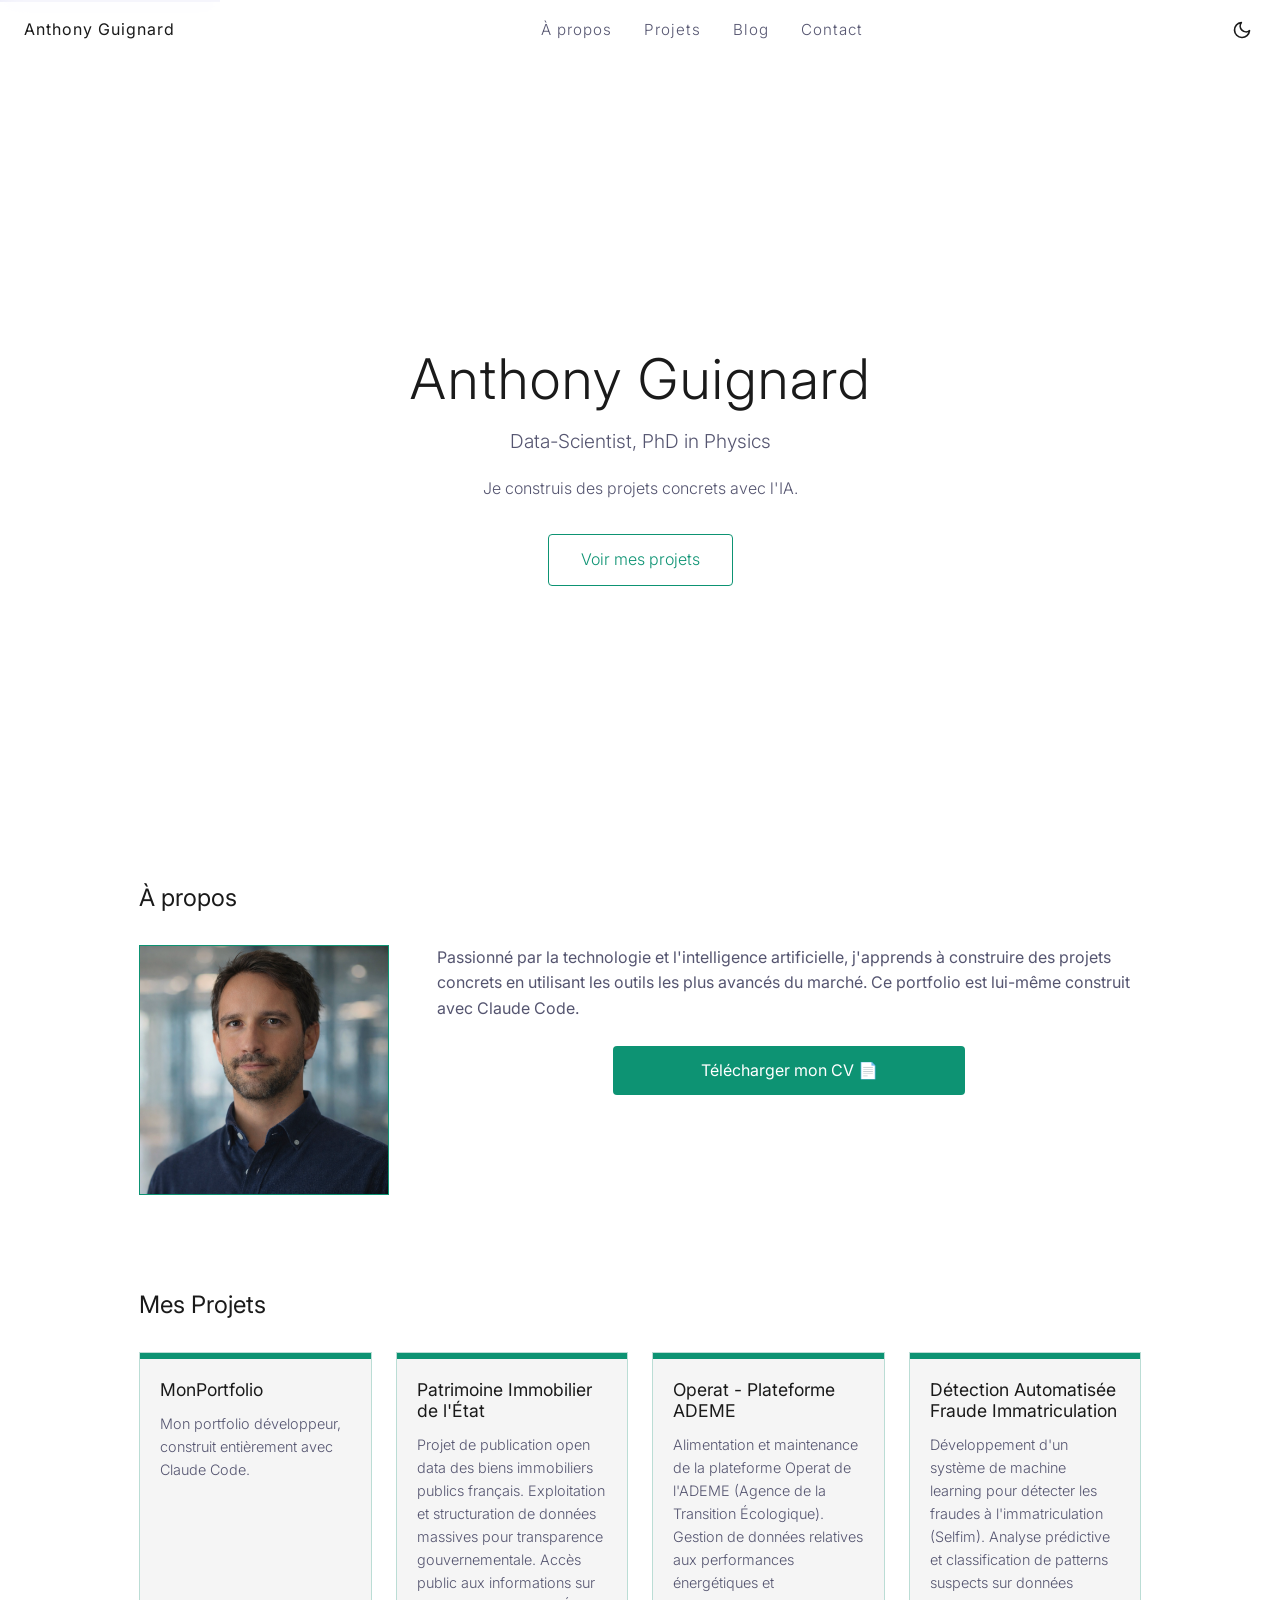
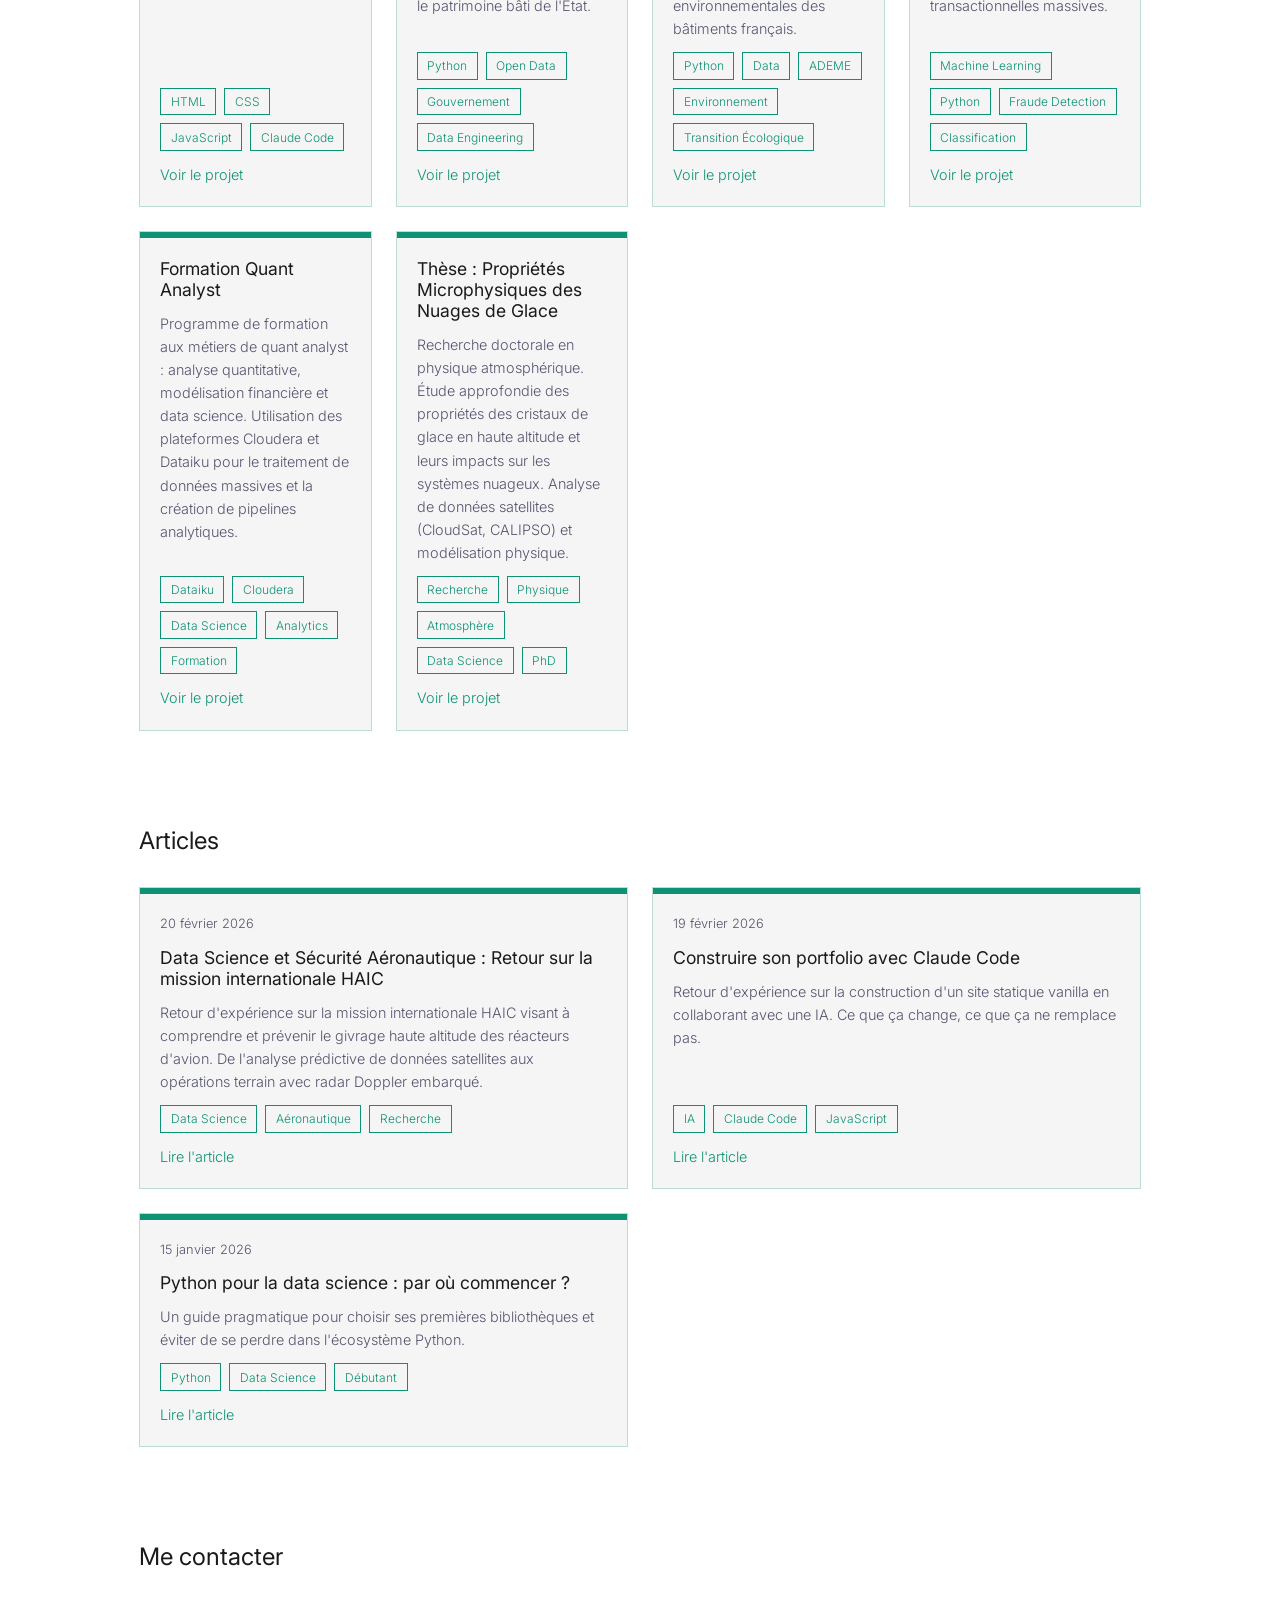
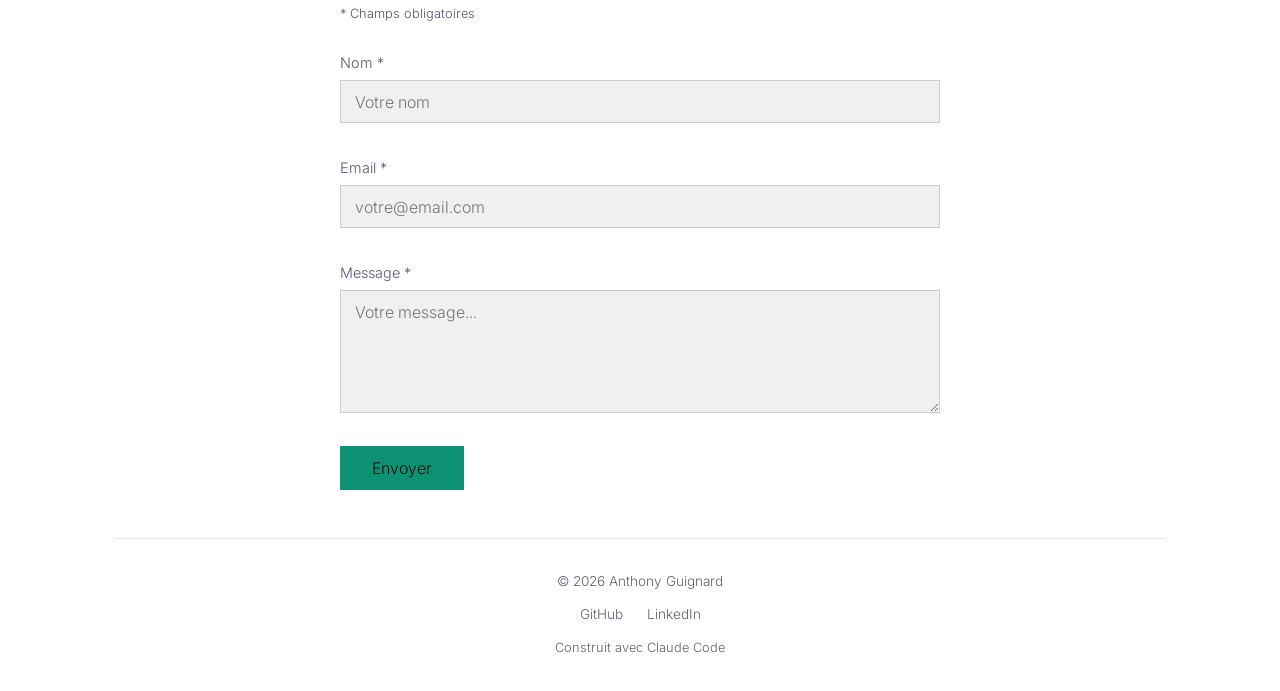
==== index.html @ 78dc01b7 "Mettre à jour les URLs vers le nouveau domaine anthony-guignard.fr - Remplacer les balises canonical" ====
<!DOCTYPE html>
<html lang="fr">
<head>
    <meta charset="UTF-8">
    <meta name="viewport" content="width=device-width, initial-scale=1.0">
    <title>Anthony Guignard — Portfolio</title>
    <meta name="description" content="Portfolio d'Anthony Guignard, Data-Scientist et PhD en Physique. Projets concrets avec l'IA et expertise en data science.">
    <link rel="canonical" href="https://anthony-guignard.fr/">

    <!-- Open Graph -->
    <meta property="og:type" content="website">
    <meta property="og:url" content="https://anthony-guignard.fr/">
    <meta property="og:title" content="Anthony Guignard — Data-Scientist, PhD in Physics">
    <meta property="og:description" content="Portfolio d'Anthony Guignard, Data-Scientist et PhD en Physique. Projets concrets avec l'IA et expertise en data science.">
    <meta property="og:image" content="https://anthony-guignard.fr/assets/images/photo_profil_bleu.png">

    <!-- Twitter Card -->
    <meta name="twitter:card" content="summary_large_image">
    <meta name="twitter:title" content="Anthony Guignard — Data-Scientist, PhD in Physics">
    <meta name="twitter:description" content="Portfolio d'Anthony Guignard, Data-Scientist et PhD en Physique. Projets concrets avec l'IA et expertise en data science.">
    <meta name="twitter:image" content="https://anthony-guignard.fr/assets/images/photo_profil_bleu.png">

    <script>
        (function(){
            var t = localStorage.getItem('theme') ||
                (window.matchMedia('(prefers-color-scheme: dark)').matches ? 'dark' : 'light');
            document.documentElement.setAttribute('data-theme', t);
        })();
    </script>
    <link rel="preconnect" href="https://fonts.googleapis.com">
    <link rel="preconnect" href="https://fonts.gstatic.com" crossorigin>
    <link href="https://fonts.googleapis.com/css2?family=Inter:wght@300;400&display=swap" rel="stylesheet">
    <link rel="preload" href="css/style.css" as="style">
    <link rel="stylesheet" href="css/style.css">
    <style>
        /* CSS critique inliné pour optimiser le First Contentful Paint */
        .skip-link {
            position: absolute;
            top: -40px;
            left: 0;
            background: #7f7fd5;
            color: #fff;
            padding: 0.5rem 1rem;
            text-decoration: none;
            z-index: 100;
            font-family: Inter, system-ui, -apple-system, sans-serif;
        }
        .skip-link:focus {
            top: 0;
        }
    </style>
</head>
<body>
    <a href="#main-content" class="skip-link">Aller au contenu principal</a>
    <nav class="navbar" id="navbar" aria-label="Navigation principale">
        <a href="#main-content" class="navbar__logo">Anthony Guignard</a>
        <ul class="navbar__links" id="nav-links">
            <li><a href="#about" class="navbar__link">À propos</a></li>
            <li><a href="#projects" class="navbar__link">Projets</a></li>
            <li><a href="#blog" class="navbar__link">Blog</a></li>
            <li><a href="#contact" class="navbar__link">Contact</a></li>
        </ul>
        <div class="navbar__controls">
            <button class="navbar__theme-toggle" id="theme-toggle" aria-label="Passer en mode clair">
                <svg class="icon-sun" width="20" height="20" viewBox="0 0 24 24" fill="none" stroke="currentColor" stroke-width="2" stroke-linecap="round" stroke-linejoin="round" aria-hidden="true">
                    <circle cx="12" cy="12" r="5"/>
                    <line x1="12" y1="1" x2="12" y2="3"/>
                    <line x1="12" y1="21" x2="12" y2="23"/>
                    <line x1="4.22" y1="4.22" x2="5.64" y2="5.64"/>
                    <line x1="18.36" y1="18.36" x2="19.78" y2="19.78"/>
                    <line x1="1" y1="12" x2="3" y2="12"/>
                    <line x1="21" y1="12" x2="23" y2="12"/>
                    <line x1="4.22" y1="19.78" x2="5.64" y2="18.36"/>
                    <line x1="18.36" y1="5.64" x2="19.78" y2="4.22"/>
                </svg>
                <svg class="icon-moon" width="20" height="20" viewBox="0 0 24 24" fill="none" stroke="currentColor" stroke-width="2" stroke-linecap="round" stroke-linejoin="round" aria-hidden="true">
                    <path d="M21 12.79A9 9 0 1 1 11.21 3 7 7 0 0 0 21 12.79z"/>
                </svg>
            </button>
            <button class="navbar__hamburger" id="hamburger" aria-label="Ouvrir le menu" aria-expanded="false">
                <span class="navbar__hamburger-line"></span>
                <span class="navbar__hamburger-line"></span>
                <span class="navbar__hamburger-line"></span>
            </button>
        </div>
    </nav>

    <main id="main-content">

    <header class="hero">
        <h1>Anthony Guignard</h1>
        <p class="hero-subtitle">Data-Scientist, PhD in Physics</p>
        <p class="hero-tagline">Je construis des projets concrets avec l'IA.</p>
        <a href="#projects" class="hero-btn">Voir mes projets</a>
    </header>

    <section id="about" class="about">
        <h2 class="about__title">À propos</h2>
        <div class="about__body">
            <div class="about__photo">
                <img src="assets/images/photo_profil_bleu.png" alt="Photo d'Anthony Guignard" class="about__photo-img" loading="lazy">
            </div>
            <div class="about__content">
                <p class="about__text">Passionné par la technologie et l'intelligence artificielle, j'apprends à construire des projets concrets en utilisant les outils les plus avancés du marché. Ce portfolio est lui-même construit avec Claude Code.</p>
                <a href="assets/CV_responsable_data_IA.pdf" download class="about__cv-link">Télécharger mon CV 📄</a>
            </div>
        </div>
    </section>

    <section id="projects" class="projects">
        <h2 class="projects__title">Mes Projets</h2>
        <div class="projects__grid" id="projects-grid">
            <!-- injecté par JS depuis data/projects.json -->
        </div>
    </section>

    <section id="blog" class="blog">
        <h2 class="blog__title">Articles</h2>
        <div class="blog__grid" id="blog-grid">
            <!-- injecté par JS -->
        </div>
    </section>

    <section id="contact" class="contact">
        <h2 class="contact__title">Me contacter</h2>
        <form class="contact__form" id="contact-form" action="https://formsubmit.co/anthony.guignard@gmail.com" method="POST" novalidate aria-label="Formulaire de contact">
            <input type="hidden" name="_redirect" value="https://anthony-guignard.fr/">
            <input type="hidden" name="_captcha" value="false">
            <p class="form-legend"><span aria-hidden="true">*</span> Champs obligatoires</p>
            <div class="form-group">
                <label class="form-group__label" for="name">Nom <span aria-hidden="true">*</span></label>
                <input class="form-group__input" type="text" id="name" name="name" placeholder="Votre nom" autocomplete="name" required aria-required="true" aria-describedby="name-error">
                <span id="name-error" class="form-error" role="alert" hidden></span>
            </div>
            <div class="form-group">
                <label class="form-group__label" for="email">Email <span aria-hidden="true">*</span></label>
                <input class="form-group__input" type="email" id="email" name="email" placeholder="votre@email.com" autocomplete="email" required aria-required="true" aria-describedby="email-error">
                <span id="email-error" class="form-error" role="alert" hidden></span>
            </div>
            <div class="form-group">
                <label class="form-group__label" for="message">Message <span aria-hidden="true">*</span></label>
                <textarea class="form-group__input form-group__input--textarea" id="message" name="message" rows="5" placeholder="Votre message..." required aria-required="true" aria-describedby="message-error"></textarea>
                <span id="message-error" class="form-error" role="alert" hidden></span>
            </div>
            <button class="contact__submit" type="submit">Envoyer</button>
        </form>
    </section>

    </main>

    <footer class="footer">
        <p>&copy; 2026 Anthony Guignard</p>
        <ul class="footer__links">
            <li><a href="https://github.com/AntonG7" target="_blank" rel="noopener">GitHub</a></li>
            <li><a href="https://www.linkedin.com/in/anthony-guignard-8b915888/" target="_blank" rel="noopener">LinkedIn</a></li>
        </ul>
        <p class="footer__credit">Construit avec Claude Code</p>
    </footer>

    <script src="js/main.js" defer></script>
</body>
</html>
---- css/style.css ----
/* ===== Scroll smooth ===== */
@media (prefers-reduced-motion: no-preference) {
    html {
        scroll-behavior: smooth;
    }
}

/* ===== Reset ===== */
*,
*::before,
*::after {
    margin: 0;
    padding: 0;
    box-sizing: border-box;
}

/* ===== Variables ===== */
:root {
    /* Colors — dark mode (default) */
    --color-bg: #0a0a0a;
    --color-text: #e0e0e0;
    --color-text-secondary: #9e9eb0;
    --color-accent: #64ffda;
    --color-footer: #9090a8;
    --color-card-bg: #111111;
    --color-input-bg: #1a1a1a;
    --color-input-border: rgba(255, 255, 255, 0.1);
    --color-card-border: rgba(100, 255, 218, 0.2);
    --color-navbar-bg: rgba(10, 10, 10, 0.85);
    --color-divider: rgba(255, 255, 255, 0.08);

    /* Typography */
    --font-family: 'Inter', sans-serif;

    /* Font sizes */
    --font-xs: 0.75rem;
    --font-sm: 0.8rem;
    --font-base: 0.9rem;
    --font-md: 1rem;
    --font-lg: 1.1rem;
    --font-xl: 1.2rem;
    --font-2xl: 1.3rem;
    --font-3xl: 1.5rem;
    --font-4xl: 2rem;
    --font-5xl: 2.5rem;
    --font-6xl: 3.5rem;

    /* Line heights */
    --leading-tight: 1.2;
    --leading-snug: 1.3;
    --leading-normal: 1.6;
    --leading-relaxed: 1.8;

    /* Font weights */
    --weight-light: 300;
    --weight-normal: 400;

    /* Spacing scale */
    --space-xs: 0.4rem;
    --space-sm: 0.5rem;
    --space-md: 0.75rem;
    --space-lg: 1rem;
    --space-xl: 1.25rem;
    --space-2xl: 1.5rem;
    --space-3xl: 2rem;
    --space-4xl: 2.5rem;
    --space-5xl: 3rem;

    /* Layout */
    --max-width: 1050px;
    --navbar-height: 70px;

    /* Sizes */
    --radius: 4px;
    --border-width: 1px;
    --banner-height: 6px;
    --blur: 12px;
    --hamburger-width: 24px;
    --hamburger-height: 2px;
    --hamburger-gap: 5px;
    --hamburger-offset: 7px;
    --form-max-width: 600px;
    --textarea-min: 120px;
    --photo-height-mobile: 500px;
    --photo-height-desktop: 475px;

    /* Z-indexes */
    --z-navbar: 100;
    --z-overlay: 99;

    /* Transitions */
    --duration-theme: 0.3s;
    --duration-hover: 0.2s;
    --duration-fade: 0.6s;

    /* Opacity */
    --opacity-hover: 0.85;
    --opacity-subtle: 0.7;
}

[data-theme="light"] {
    --color-bg: #ffffff;
    --color-text: #1a1a1a;
    --color-text-secondary: #555570;
    --color-accent: #0d9373;
    --color-footer: #5f5f72;
    --color-card-bg: #f5f5f5;
    --color-input-bg: #f0f0f0;
    --color-input-border: rgba(0, 0, 0, 0.15);
    --color-card-border: rgba(13, 147, 115, 0.25);
    --color-navbar-bg: rgba(255, 255, 255, 0.85);
    --color-divider: rgba(0, 0, 0, 0.1);
}

/* ===== Base ===== */
body {
    background-color: var(--color-bg);
    color: var(--color-text);
    font-family: var(--font-family);
    font-weight: var(--weight-light);
    line-height: var(--leading-normal);
    transition: background-color var(--duration-theme), color var(--duration-theme);
}

h1, h2, h3 {
    font-weight: var(--weight-normal);
    line-height: var(--leading-tight);
}

a {
    color: var(--color-accent);
    text-decoration: none;
}

a:hover {
    text-decoration: underline;
}

ul {
    list-style: none;
}

/* ===== Navbar ===== */
.navbar {
    position: fixed;
    top: 0;
    left: 0;
    right: 0;
    z-index: var(--z-navbar);
    display: flex;
    align-items: center;
    justify-content: space-between;
    padding: var(--space-lg) var(--space-2xl);
    background-color: var(--color-navbar-bg);
    backdrop-filter: blur(var(--blur));
    -webkit-backdrop-filter: blur(var(--blur));
    transition: background-color var(--duration-theme);
}

.navbar__logo {
    color: var(--color-text);
    font-size: var(--font-md);
    font-weight: var(--weight-normal);
    letter-spacing: 1px;
}

.navbar__logo:hover {
    text-decoration: none;
}

.navbar__hamburger {
    display: flex;
    flex-direction: column;
    gap: var(--hamburger-gap);
    background: none;
    border: none;
    cursor: pointer;
    padding: var(--radius);
}

.navbar__hamburger-line {
    display: block;
    width: var(--hamburger-width);
    height: var(--hamburger-height);
    background-color: var(--color-text);
    transition: transform var(--duration-theme), opacity var(--duration-theme), background-color var(--duration-theme);
}

.navbar__hamburger.is-open .navbar__hamburger-line:nth-child(1) {
    transform: translateY(var(--hamburger-offset)) rotate(45deg);
}

.navbar__hamburger.is-open .navbar__hamburger-line:nth-child(2) {
    opacity: 0;
}

.navbar__hamburger.is-open .navbar__hamburger-line:nth-child(3) {
    transform: translateY(calc(-1 * var(--hamburger-offset))) rotate(-45deg);
}

.navbar__controls {
    display: flex;
    align-items: center;
    gap: var(--space-sm);
    position: relative;
    z-index: var(--z-navbar);
}

.navbar__theme-toggle {
    background: none;
    border: none;
    cursor: pointer;
    padding: var(--radius);
    color: var(--color-text);
    display: flex;
    align-items: center;
    justify-content: center;
    transition: color var(--duration-theme);
}

.icon-moon {
    display: none;
}

[data-theme="light"] .icon-sun {
    display: none;
}

[data-theme="light"] .icon-moon {
    display: block;
}

.navbar__links {
    display: none;
    position: fixed;
    inset: 0;
    background-color: var(--color-bg);
    flex-direction: column;
    align-items: center;
    justify-content: center;
    gap: var(--space-4xl);
    z-index: var(--z-overlay);
    transition: background-color var(--duration-theme);
}

.navbar__links.is-open {
    display: flex;
}

.navbar__link {
    color: var(--color-text);
    font-size: var(--font-3xl);
    font-weight: var(--weight-light);
    letter-spacing: 1px;
}

.navbar__link:hover {
    text-decoration: none;
}

/* ===== Sections ===== */
section, .hero, .footer {
    padding: var(--space-5xl) var(--space-2xl);
    max-width: var(--max-width);
    margin: 0 auto;
}

section {
    scroll-margin-top: var(--navbar-height);
}

/* ===== Hero ===== */
.hero {
    display: flex;
    flex-direction: column;
    align-items: center;
    justify-content: center;
    min-height: 100vh;
    text-align: center;
    padding: var(--space-3xl) var(--space-2xl) 0 var(--space-2xl);
}

.hero h1 {
    font-size: var(--font-5xl);
    font-weight: var(--weight-light);
    letter-spacing: 2px;
}

.hero-subtitle {
    margin-top: var(--space-md);
    font-size: var(--font-xl);
    color: var(--color-text-secondary);
}

.hero-tagline {
    margin-top: var(--space-xl);
    font-size: var(--font-md);
    color: var(--color-text-secondary);
    max-width: 400px;
}

.hero-btn {
    display: inline-block;
    margin-top: var(--space-3xl);
    padding: var(--space-md) var(--space-3xl);
    border: var(--border-width) solid var(--color-accent);
    border-radius: var(--radius);
    color: var(--color-accent);
    font-size: var(--font-md);
    transition: background-color var(--duration-theme), color var(--duration-theme);
}

.hero-btn:hover {
    background-color: var(--color-accent);
    color: var(--color-text);
    text-decoration: none;
}

/* ===== About ===== */
.about {
    padding-top: 0;
    margin-top: calc(-1 * var(--space-lg));
}

.about__title,
.projects__title,
.blog__title,
.contact__title {
    margin-bottom: var(--space-3xl);
}

.about__body {
    display: flex;
    flex-direction: row;
    align-items: flex-start;
    gap: var(--space-3xl);
    width: 100%;
}

.about__photo {
    position: relative;
    width: 250px;
    height: 250px;
    min-width: 250px;
    border: var(--border-width) solid var(--color-accent);
    overflow: hidden;
    flex-shrink: 0;
}

.about__photo-img {
    width: 100%;
    height: 100%;
    max-width: 100%;
    max-height: 100%;
    object-fit: cover;
    display: block;
}

.about__text {
    color: var(--color-text-secondary);
    font-weight: var(--weight-normal);
    padding: 0;
    line-height: var(--leading-normal);
    flex: 1;
}

.about__content {
    display: flex;
    flex-direction: column;
    align-items: stretch;
    gap: var(--space-2xl);
    width: 100%;
    flex: 1;
}

.about__cv-link {
    display: block;
    width: 50%;
    margin: 0 auto;
    padding: var(--space-md) var(--space-xl);
    background-color: var(--color-accent);
    color: var(--color-bg);
    border-radius: var(--radius);
    text-decoration: none;
    font-weight: var(--weight-normal);
    transition: opacity var(--duration-hover);
    text-align: center;
}

/* ===== Projects & Blog Cards ===== */
.projects__grid,
.blog__grid {
    display: grid;
    gap: var(--space-2xl);
    grid-template-columns: 1fr;
}

.project-card,
.blog-card {
    border: var(--border-width) solid var(--color-card-border);
    background-color: var(--color-card-bg);
    display: flex;
    flex-direction: column;
    transition: background-color var(--duration-theme), border-color var(--duration-theme);
}

.project-card__banner,
.blog-card__banner {
    height: var(--banner-height);
    background-color: var(--color-accent);
}

.project-card__body,
.blog-card__body {
    padding: var(--space-xl);
    display: flex;
    flex-direction: column;
    flex-grow: 1;
    gap: var(--space-md);
}

.project-card__title,
.blog-card__title {
    font-size: var(--font-lg);
    font-weight: var(--weight-normal);
}

.project-card__desc,
.blog-card__summary {
    color: var(--color-text-secondary);
    font-size: var(--font-base);
    flex-grow: 1;
}

.project-card__tags,
.blog-card__tags,
.article__tags {
    display: flex;
    flex-wrap: wrap;
    gap: var(--space-sm);
}

.project-card__tag,
.blog-card__tag {
    border: var(--border-width) solid var(--color-accent);
    color: var(--color-accent);
    font-size: var(--font-xs);
    padding: 0.2rem 0.6rem;
}

.project-card__link,
.blog-card__link {
    font-size: var(--font-base);
    align-self: flex-start;
}

.form-legend {
    color: var(--color-text-secondary);
    font-size: var(--font-sm);
    margin-bottom: var(--space-xs);
}

.form-error {
    color: #e05555;
    font-size: var(--font-sm);
    margin-top: var(--space-xs);
    display: block;
}

.form-group__input[aria-invalid="true"] {
    border-color: #e05555;
}

.form-success {
    color: var(--color-accent);
    font-size: var(--font-base);
    margin-top: var(--space-lg);
}

.blog__error {
    color: var(--color-text-secondary);
    font-size: var(--font-base);
}

.blog-card__date {
    color: var(--color-text-secondary);
    font-size: var(--font-sm);
}

/* ===== Article (blog.html) ===== */
.article-page {
    padding: var(--space-5xl) var(--space-2xl);
    max-width: var(--max-width);
    margin: 0 auto;
    padding-top: calc(var(--navbar-height) + var(--space-3xl));
}

.article__error {
    color: var(--color-text-secondary);
    font-size: var(--font-base);
}

.article__back {
    display: inline-block;
    margin-bottom: var(--space-3xl);
    font-size: var(--font-base);
    color: var(--color-text-secondary);
    transition: color var(--duration-hover);
}

.article__back:hover {
    color: var(--color-text);
    text-decoration: none;
}

.article__header {
    margin-bottom: var(--space-4xl);
    padding-bottom: var(--space-2xl);
    border-bottom: var(--border-width) solid var(--color-divider);
}

.article__date {
    display: block;
    margin-bottom: var(--space-md);
    color: var(--color-text-secondary);
    font-size: 0.85rem;
}

.article__title {
    font-size: var(--font-4xl);
    font-weight: var(--weight-normal);
    line-height: var(--leading-snug);
    margin-bottom: var(--space-lg);
}

.article__content {
    color: var(--color-text-secondary);
    line-height: var(--leading-relaxed);
}

.article__content p {
    margin-bottom: var(--space-xl);
}

.article__content h2 {
    font-size: var(--font-2xl);
    font-weight: var(--weight-normal);
    color: var(--color-text);
    margin: var(--space-3xl) 0 var(--space-lg);
}

.article__content ul,
.article__content ol {
    padding-left: var(--space-2xl);
    margin-bottom: var(--space-xl);
}

.article__content ul {
    list-style: disc;
}

.article__content ol {
    list-style: decimal;
}

.article__content li {
    margin-bottom: var(--space-xs);
}

.article__content strong {
    color: var(--color-text);
    font-weight: var(--weight-normal);
}

.article__content em {
    font-style: italic;
}

.article__image {
    width: 100%;
    max-width: 100%;
    height: auto;
    margin: var(--space-3xl) 0;
    border: var(--border-width) solid var(--color-card-border);
    display: block;
}

.article__photo {
    width: 100%;
    max-width: 100%;
    height: auto;
    border-radius: var(--radius);
    border: var(--border-width) solid var(--color-card-border);
    margin-bottom: var(--space-3xl);
    display: block;
}

.article__dataset-link {
    display: inline-block;
    margin: var(--space-2xl) 0;
    padding: var(--space-md) var(--space-lg);
    background-color: var(--color-card-bg);
    border: var(--border-width) solid var(--color-accent);
    color: var(--color-accent);
    border-radius: var(--radius);
    text-decoration: none;
    transition: all var(--duration-hover);
}

.article__dataset-link:hover {
    background-color: var(--color-accent);
    color: var(--color-bg);
}

/* ===== Contact ===== */
.contact__form {
    max-width: var(--form-max-width);
    margin: 0 auto;
    display: flex;
    flex-direction: column;
    gap: var(--space-xl);
}

.form-group {
    display: flex;
    flex-direction: column;
    gap: var(--space-xs);
}

.form-group__label {
    color: var(--color-text-secondary);
    font-size: var(--font-base);
}

.form-group__input {
    background-color: var(--color-input-bg);
    border: var(--border-width) solid var(--color-input-border);
    color: var(--color-text);
    font-family: var(--font-family);
    font-size: var(--font-md);
    font-weight: var(--weight-light);
    padding: 0.65rem 0.9rem;
    outline: none;
    transition: border-color var(--duration-hover), background-color var(--duration-theme), color var(--duration-theme);
}

.form-group__input:focus {
    border-color: var(--color-accent);
}

.form-group__input--textarea {
    resize: vertical;
    min-height: var(--textarea-min);
}

.contact__submit {
    align-self: flex-start;
    background-color: var(--color-accent);
    border: none;
    color: #0a0a0a;
    cursor: pointer;
    font-family: var(--font-family);
    font-size: var(--font-md);
    font-weight: var(--weight-light);
    padding: var(--space-md) var(--space-3xl);
    transition: opacity var(--duration-hover), background-color var(--duration-theme);
}

.contact__submit:hover {
    opacity: var(--opacity-hover);
}

/* ===== Footer ===== */
.footer {
    text-align: center;
    font-size: 0.85rem;
    color: var(--color-footer);
    padding-top: var(--space-3xl);
    padding-bottom: var(--space-3xl);
    border-top: var(--border-width) solid var(--color-divider);
    transition: border-color var(--duration-theme), color var(--duration-theme);
}

.footer__links {
    display: flex;
    justify-content: center;
    gap: var(--space-2xl);
    margin: var(--space-md) 0;
}

.footer__links a {
    color: var(--color-footer);
}

.footer__credit {
    margin-top: var(--space-sm);
    font-size: var(--font-sm);
}

/* ===== Fade-in ===== */
.fade-in {
    opacity: 0;
    transform: translateY(20px);
    transition: opacity var(--duration-fade) ease-out, transform var(--duration-fade) ease-out;
}

.fade-in.is-visible {
    opacity: 1;
    transform: translateY(0);
}

/* ===== Media Queries ===== */

@media (prefers-reduced-motion: reduce) {
    .fade-in {
        opacity: 1;
        transform: none;
        transition: none;
    }
}

@media (min-width: 500px) {
    .projects__grid,
    .blog__grid {
        grid-template-columns: repeat(2, 1fr);
    }
}

@media (min-width: 768px) {
    .navbar__hamburger {
        display: none;
    }

    .navbar__links {
        display: flex;
        position: static;
        background: none;
        flex-direction: row;
        gap: var(--space-3xl);
        z-index: auto;
        transition: none;
    }

    .navbar__link {
        font-size: 0.95rem;
        color: var(--color-text-secondary);
        transition: color var(--duration-hover);
    }

    .navbar__link:hover {
        color: var(--color-text);
    }

    .hero h1 {
        font-size: var(--font-6xl);
    }

    .about__body {
        flex-direction: row;
        align-items: flex-start;
        gap: var(--space-5xl);
    }

    .about__photo {
        width: 250px;
        height: 250px;
        min-width: 250px;
    }

    .about__content {
        flex: 1;
    }

    .about__text {
        padding: 0;
        font-size: var(--font-md);
    }

    .projects__grid {
        grid-template-columns: repeat(3, 1fr);
    }
}

@media (min-width: 1200px) {
    .projects__grid {
        grid-template-columns: repeat(4, 1fr);
    }
}
---- css/style.css ----
/* ===== Scroll smooth ===== */
@media (prefers-reduced-motion: no-preference) {
    html {
        scroll-behavior: smooth;
    }
}

/* ===== Reset ===== */
*,
*::before,
*::after {
    margin: 0;
    padding: 0;
    box-sizing: border-box;
}

/* ===== Variables ===== */
:root {
    /* Colors — dark mode (default) */
    --color-bg: #0a0a0a;
    --color-text: #e0e0e0;
    --color-text-secondary: #9e9eb0;
    --color-accent: #64ffda;
    --color-footer: #9090a8;
    --color-card-bg: #111111;
    --color-input-bg: #1a1a1a;
    --color-input-border: rgba(255, 255, 255, 0.1);
    --color-card-border: rgba(100, 255, 218, 0.2);
    --color-navbar-bg: rgba(10, 10, 10, 0.85);
    --color-divider: rgba(255, 255, 255, 0.08);

    /* Typography */
    --font-family: 'Inter', sans-serif;

    /* Font sizes */
    --font-xs: 0.75rem;
    --font-sm: 0.8rem;
    --font-base: 0.9rem;
    --font-md: 1rem;
    --font-lg: 1.1rem;
    --font-xl: 1.2rem;
    --font-2xl: 1.3rem;
    --font-3xl: 1.5rem;
    --font-4xl: 2rem;
    --font-5xl: 2.5rem;
    --font-6xl: 3.5rem;

    /* Line heights */
    --leading-tight: 1.2;
    --leading-snug: 1.3;
    --leading-normal: 1.6;
    --leading-relaxed: 1.8;

    /* Font weights */
    --weight-light: 300;
    --weight-normal: 400;

    /* Spacing scale */
    --space-xs: 0.4rem;
    --space-sm: 0.5rem;
    --space-md: 0.75rem;
    --space-lg: 1rem;
    --space-xl: 1.25rem;
    --space-2xl: 1.5rem;
    --space-3xl: 2rem;
    --space-4xl: 2.5rem;
    --space-5xl: 3rem;

    /* Layout */
    --max-width: 1050px;
    --navbar-height: 70px;

    /* Sizes */
    --radius: 4px;
    --border-width: 1px;
    --banner-height: 6px;
    --blur: 12px;
    --hamburger-width: 24px;
    --hamburger-height: 2px;
    --hamburger-gap: 5px;
    --hamburger-offset: 7px;
    --form-max-width: 600px;
    --textarea-min: 120px;
    --photo-height-mobile: 500px;
    --photo-height-desktop: 475px;

    /* Z-indexes */
    --z-navbar: 100;
    --z-overlay: 99;

    /* Transitions */
    --duration-theme: 0.3s;
    --duration-hover: 0.2s;
    --duration-fade: 0.6s;

    /* Opacity */
    --opacity-hover: 0.85;
    --opacity-subtle: 0.7;
}

[data-theme="light"] {
    --color-bg: #ffffff;
    --color-text: #1a1a1a;
    --color-text-secondary: #555570;
    --color-accent: #0d9373;
    --color-footer: #5f5f72;
    --color-card-bg: #f5f5f5;
    --color-input-bg: #f0f0f0;
    --color-input-border: rgba(0, 0, 0, 0.15);
    --color-card-border: rgba(13, 147, 115, 0.25);
    --color-navbar-bg: rgba(255, 255, 255, 0.85);
    --color-divider: rgba(0, 0, 0, 0.1);
}

/* ===== Base ===== */
body {
    background-color: var(--color-bg);
    color: var(--color-text);
    font-family: var(--font-family);
    font-weight: var(--weight-light);
    line-height: var(--leading-normal);
    transition: background-color var(--duration-theme), color var(--duration-theme);
}

h1, h2, h3 {
    font-weight: var(--weight-normal);
    line-height: var(--leading-tight);
}

a {
    color: var(--color-accent);
    text-decoration: none;
}

a:hover {
    text-decoration: underline;
}

ul {
    list-style: none;
}

/* ===== Navbar ===== */
.navbar {
    position: fixed;
    top: 0;
    left: 0;
    right: 0;
    z-index: var(--z-navbar);
    display: flex;
    align-items: center;
    justify-content: space-between;
    padding: var(--space-lg) var(--space-2xl);
    background-color: var(--color-navbar-bg);
    backdrop-filter: blur(var(--blur));
    -webkit-backdrop-filter: blur(var(--blur));
    transition: background-color var(--duration-theme);
}

.navbar__logo {
    color: var(--color-text);
    font-size: var(--font-md);
    font-weight: var(--weight-normal);
    letter-spacing: 1px;
}

.navbar__logo:hover {
    text-decoration: none;
}

.navbar__hamburger {
    display: flex;
    flex-direction: column;
    gap: var(--hamburger-gap);
    background: none;
    border: none;
    cursor: pointer;
    padding: var(--radius);
}

.navbar__hamburger-line {
    display: block;
    width: var(--hamburger-width);
    height: var(--hamburger-height);
    background-color: var(--color-text);
    transition: transform var(--duration-theme), opacity var(--duration-theme), background-color var(--duration-theme);
}

.navbar__hamburger.is-open .navbar__hamburger-line:nth-child(1) {
    transform: translateY(var(--hamburger-offset)) rotate(45deg);
}

.navbar__hamburger.is-open .navbar__hamburger-line:nth-child(2) {
    opacity: 0;
}

.navbar__hamburger.is-open .navbar__hamburger-line:nth-child(3) {
    transform: translateY(calc(-1 * var(--hamburger-offset))) rotate(-45deg);
}

.navbar__controls {
    display: flex;
    align-items: center;
    gap: var(--space-sm);
    position: relative;
    z-index: var(--z-navbar);
}

.navbar__theme-toggle {
    background: none;
    border: none;
    cursor: pointer;
    padding: var(--radius);
    color: var(--color-text);
    display: flex;
    align-items: center;
    justify-content: center;
    transition: color var(--duration-theme);
}

.icon-moon {
    display: none;
}

[data-theme="light"] .icon-sun {
    display: none;
}

[data-theme="light"] .icon-moon {
    display: block;
}

.navbar__links {
    display: none;
    position: fixed;
    inset: 0;
    background-color: var(--color-bg);
    flex-direction: column;
    align-items: center;
    justify-content: center;
    gap: var(--space-4xl);
    z-index: var(--z-overlay);
    transition: background-color var(--duration-theme);
}

.navbar__links.is-open {
    display: flex;
}

.navbar__link {
    color: var(--color-text);
    font-size: var(--font-3xl);
    font-weight: var(--weight-light);
    letter-spacing: 1px;
}

.navbar__link:hover {
    text-decoration: none;
}

/* ===== Sections ===== */
section, .hero, .footer {
    padding: var(--space-5xl) var(--space-2xl);
    max-width: var(--max-width);
    margin: 0 auto;
}

section {
    scroll-margin-top: var(--navbar-height);
}

/* ===== Hero ===== */
.hero {
    display: flex;
    flex-direction: column;
    align-items: center;
    justify-content: center;
    min-height: 100vh;
    text-align: center;
    padding: var(--space-3xl) var(--space-2xl) 0 var(--space-2xl);
}

.hero h1 {
    font-size: var(--font-5xl);
    font-weight: var(--weight-light);
    letter-spacing: 2px;
}

.hero-subtitle {
    margin-top: var(--space-md);
    font-size: var(--font-xl);
    color: var(--color-text-secondary);
}

.hero-tagline {
    margin-top: var(--space-xl);
    font-size: var(--font-md);
    color: var(--color-text-secondary);
    max-width: 400px;
}

.hero-btn {
    display: inline-block;
    margin-top: var(--space-3xl);
    padding: var(--space-md) var(--space-3xl);
    border: var(--border-width) solid var(--color-accent);
    border-radius: var(--radius);
    color: var(--color-accent);
    font-size: var(--font-md);
    transition: background-color var(--duration-theme), color var(--duration-theme);
}

.hero-btn:hover {
    background-color: var(--color-accent);
    color: var(--color-text);
    text-decoration: none;
}

/* ===== About ===== */
.about {
    padding-top: 0;
    margin-top: calc(-1 * var(--space-lg));
}

.about__title,
.projects__title,
.blog__title,
.contact__title {
    margin-bottom: var(--space-3xl);
}

.about__body {
    display: flex;
    flex-direction: row;
    align-items: flex-start;
    gap: var(--space-3xl);
    width: 100%;
}

.about__photo {
    position: relative;
    width: 250px;
    height: 250px;
    min-width: 250px;
    border: var(--border-width) solid var(--color-accent);
    overflow: hidden;
    flex-shrink: 0;
}

.about__photo-img {
    width: 100%;
    height: 100%;
    max-width: 100%;
    max-height: 100%;
    object-fit: cover;
    display: block;
}

.about__text {
    color: var(--color-text-secondary);
    font-weight: var(--weight-normal);
    padding: 0;
    line-height: var(--leading-normal);
    flex: 1;
}

.about__content {
    display: flex;
    flex-direction: column;
    align-items: stretch;
    gap: var(--space-2xl);
    width: 100%;
    flex: 1;
}

.about__cv-link {
    display: block;
    width: 50%;
    margin: 0 auto;
    padding: var(--space-md) var(--space-xl);
    background-color: var(--color-accent);
    color: var(--color-bg);
    border-radius: var(--radius);
    text-decoration: none;
    font-weight: var(--weight-normal);
    transition: opacity var(--duration-hover);
    text-align: center;
}

/* ===== Projects & Blog Cards ===== */
.projects__grid,
.blog__grid {
    display: grid;
    gap: var(--space-2xl);
    grid-template-columns: 1fr;
}

.project-card,
.blog-card {
    border: var(--border-width) solid var(--color-card-border);
    background-color: var(--color-card-bg);
    display: flex;
    flex-direction: column;
    transition: background-color var(--duration-theme), border-color var(--duration-theme);
}

.project-card__banner,
.blog-card__banner {
    height: var(--banner-height);
    background-color: var(--color-accent);
}

.project-card__body,
.blog-card__body {
    padding: var(--space-xl);
    display: flex;
    flex-direction: column;
    flex-grow: 1;
    gap: var(--space-md);
}

.project-card__title,
.blog-card__title {
    font-size: var(--font-lg);
    font-weight: var(--weight-normal);
}

.project-card__desc,
.blog-card__summary {
    color: var(--color-text-secondary);
    font-size: var(--font-base);
    flex-grow: 1;
}

.project-card__tags,
.blog-card__tags,
.article__tags {
    display: flex;
    flex-wrap: wrap;
    gap: var(--space-sm);
}

.project-card__tag,
.blog-card__tag {
    border: var(--border-width) solid var(--color-accent);
    color: var(--color-accent);
    font-size: var(--font-xs);
    padding: 0.2rem 0.6rem;
}

.project-card__link,
.blog-card__link {
    font-size: var(--font-base);
    align-self: flex-start;
}

.form-legend {
    color: var(--color-text-secondary);
    font-size: var(--font-sm);
    margin-bottom: var(--space-xs);
}

.form-error {
    color: #e05555;
    font-size: var(--font-sm);
    margin-top: var(--space-xs);
    display: block;
}

.form-group__input[aria-invalid="true"] {
    border-color: #e05555;
}

.form-success {
    color: var(--color-accent);
    font-size: var(--font-base);
    margin-top: var(--space-lg);
}

.blog__error {
    color: var(--color-text-secondary);
    font-size: var(--font-base);
}

.blog-card__date {
    color: var(--color-text-secondary);
    font-size: var(--font-sm);
}

/* ===== Article (blog.html) ===== */
.article-page {
    padding: var(--space-5xl) var(--space-2xl);
    max-width: var(--max-width);
    margin: 0 auto;
    padding-top: calc(var(--navbar-height) + var(--space-3xl));
}

.article__error {
    color: var(--color-text-secondary);
    font-size: var(--font-base);
}

.article__back {
    display: inline-block;
    margin-bottom: var(--space-3xl);
    font-size: var(--font-base);
    color: var(--color-text-secondary);
    transition: color var(--duration-hover);
}

.article__back:hover {
    color: var(--color-text);
    text-decoration: none;
}

.article__header {
    margin-bottom: var(--space-4xl);
    padding-bottom: var(--space-2xl);
    border-bottom: var(--border-width) solid var(--color-divider);
}

.article__date {
    display: block;
    margin-bottom: var(--space-md);
    color: var(--color-text-secondary);
    font-size: 0.85rem;
}

.article__title {
    font-size: var(--font-4xl);
    font-weight: var(--weight-normal);
    line-height: var(--leading-snug);
    margin-bottom: var(--space-lg);
}

.article__content {
    color: var(--color-text-secondary);
    line-height: var(--leading-relaxed);
}

.article__content p {
    margin-bottom: var(--space-xl);
}

.article__content h2 {
    font-size: var(--font-2xl);
    font-weight: var(--weight-normal);
    color: var(--color-text);
    margin: var(--space-3xl) 0 var(--space-lg);
}

.article__content ul,
.article__content ol {
    padding-left: var(--space-2xl);
    margin-bottom: var(--space-xl);
}

.article__content ul {
    list-style: disc;
}

.article__content ol {
    list-style: decimal;
}

.article__content li {
    margin-bottom: var(--space-xs);
}

.article__content strong {
    color: var(--color-text);
    font-weight: var(--weight-normal);
}

.article__content em {
    font-style: italic;
}

.article__image {
    width: 100%;
    max-width: 100%;
    height: auto;
    margin: var(--space-3xl) 0;
    border: var(--border-width) solid var(--color-card-border);
    display: block;
}

.article__photo {
    width: 100%;
    max-width: 100%;
    height: auto;
    border-radius: var(--radius);
    border: var(--border-width) solid var(--color-card-border);
    margin-bottom: var(--space-3xl);
    display: block;
}

.article__dataset-link {
    display: inline-block;
    margin: var(--space-2xl) 0;
    padding: var(--space-md) var(--space-lg);
    background-color: var(--color-card-bg);
    border: var(--border-width) solid var(--color-accent);
    color: var(--color-accent);
    border-radius: var(--radius);
    text-decoration: none;
    transition: all var(--duration-hover);
}

.article__dataset-link:hover {
    background-color: var(--color-accent);
    color: var(--color-bg);
}

/* ===== Contact ===== */
.contact__form {
    max-width: var(--form-max-width);
    margin: 0 auto;
    display: flex;
    flex-direction: column;
    gap: var(--space-xl);
}

.form-group {
    display: flex;
    flex-direction: column;
    gap: var(--space-xs);
}

.form-group__label {
    color: var(--color-text-secondary);
    font-size: var(--font-base);
}

.form-group__input {
    background-color: var(--color-input-bg);
    border: var(--border-width) solid var(--color-input-border);
    color: var(--color-text);
    font-family: var(--font-family);
    font-size: var(--font-md);
    font-weight: var(--weight-light);
    padding: 0.65rem 0.9rem;
    outline: none;
    transition: border-color var(--duration-hover), background-color var(--duration-theme), color var(--duration-theme);
}

.form-group__input:focus {
    border-color: var(--color-accent);
}

.form-group__input--textarea {
    resize: vertical;
    min-height: var(--textarea-min);
}

.contact__submit {
    align-self: flex-start;
    background-color: var(--color-accent);
    border: none;
    color: #0a0a0a;
    cursor: pointer;
    font-family: var(--font-family);
    font-size: var(--font-md);
    font-weight: var(--weight-light);
    padding: var(--space-md) var(--space-3xl);
    transition: opacity var(--duration-hover), background-color var(--duration-theme);
}

.contact__submit:hover {
    opacity: var(--opacity-hover);
}

/* ===== Footer ===== */
.footer {
    text-align: center;
    font-size: 0.85rem;
    color: var(--color-footer);
    padding-top: var(--space-3xl);
    padding-bottom: var(--space-3xl);
    border-top: var(--border-width) solid var(--color-divider);
    transition: border-color var(--duration-theme), color var(--duration-theme);
}

.footer__links {
    display: flex;
    justify-content: center;
    gap: var(--space-2xl);
    margin: var(--space-md) 0;
}

.footer__links a {
    color: var(--color-footer);
}

.footer__credit {
    margin-top: var(--space-sm);
    font-size: var(--font-sm);
}

/* ===== Fade-in ===== */
.fade-in {
    opacity: 0;
    transform: translateY(20px);
    transition: opacity var(--duration-fade) ease-out, transform var(--duration-fade) ease-out;
}

.fade-in.is-visible {
    opacity: 1;
    transform: translateY(0);
}

/* ===== Media Queries ===== */

@media (prefers-reduced-motion: reduce) {
    .fade-in {
        opacity: 1;
        transform: none;
        transition: none;
    }
}

@media (min-width: 500px) {
    .projects__grid,
    .blog__grid {
        grid-template-columns: repeat(2, 1fr);
    }
}

@media (min-width: 768px) {
    .navbar__hamburger {
        display: none;
    }

    .navbar__links {
        display: flex;
        position: static;
        background: none;
        flex-direction: row;
        gap: var(--space-3xl);
        z-index: auto;
        transition: none;
    }

    .navbar__link {
        font-size: 0.95rem;
        color: var(--color-text-secondary);
        transition: color var(--duration-hover);
    }

    .navbar__link:hover {
        color: var(--color-text);
    }

    .hero h1 {
        font-size: var(--font-6xl);
    }

    .about__body {
        flex-direction: row;
        align-items: flex-start;
        gap: var(--space-5xl);
    }

    .about__photo {
        width: 250px;
        height: 250px;
        min-width: 250px;
    }

    .about__content {
        flex: 1;
    }

    .about__text {
        padding: 0;
        font-size: var(--font-md);
    }

    .projects__grid {
        grid-template-columns: repeat(3, 1fr);
    }
}

@media (min-width: 1200px) {
    .projects__grid {
        grid-template-columns: repeat(4, 1fr);
    }
}
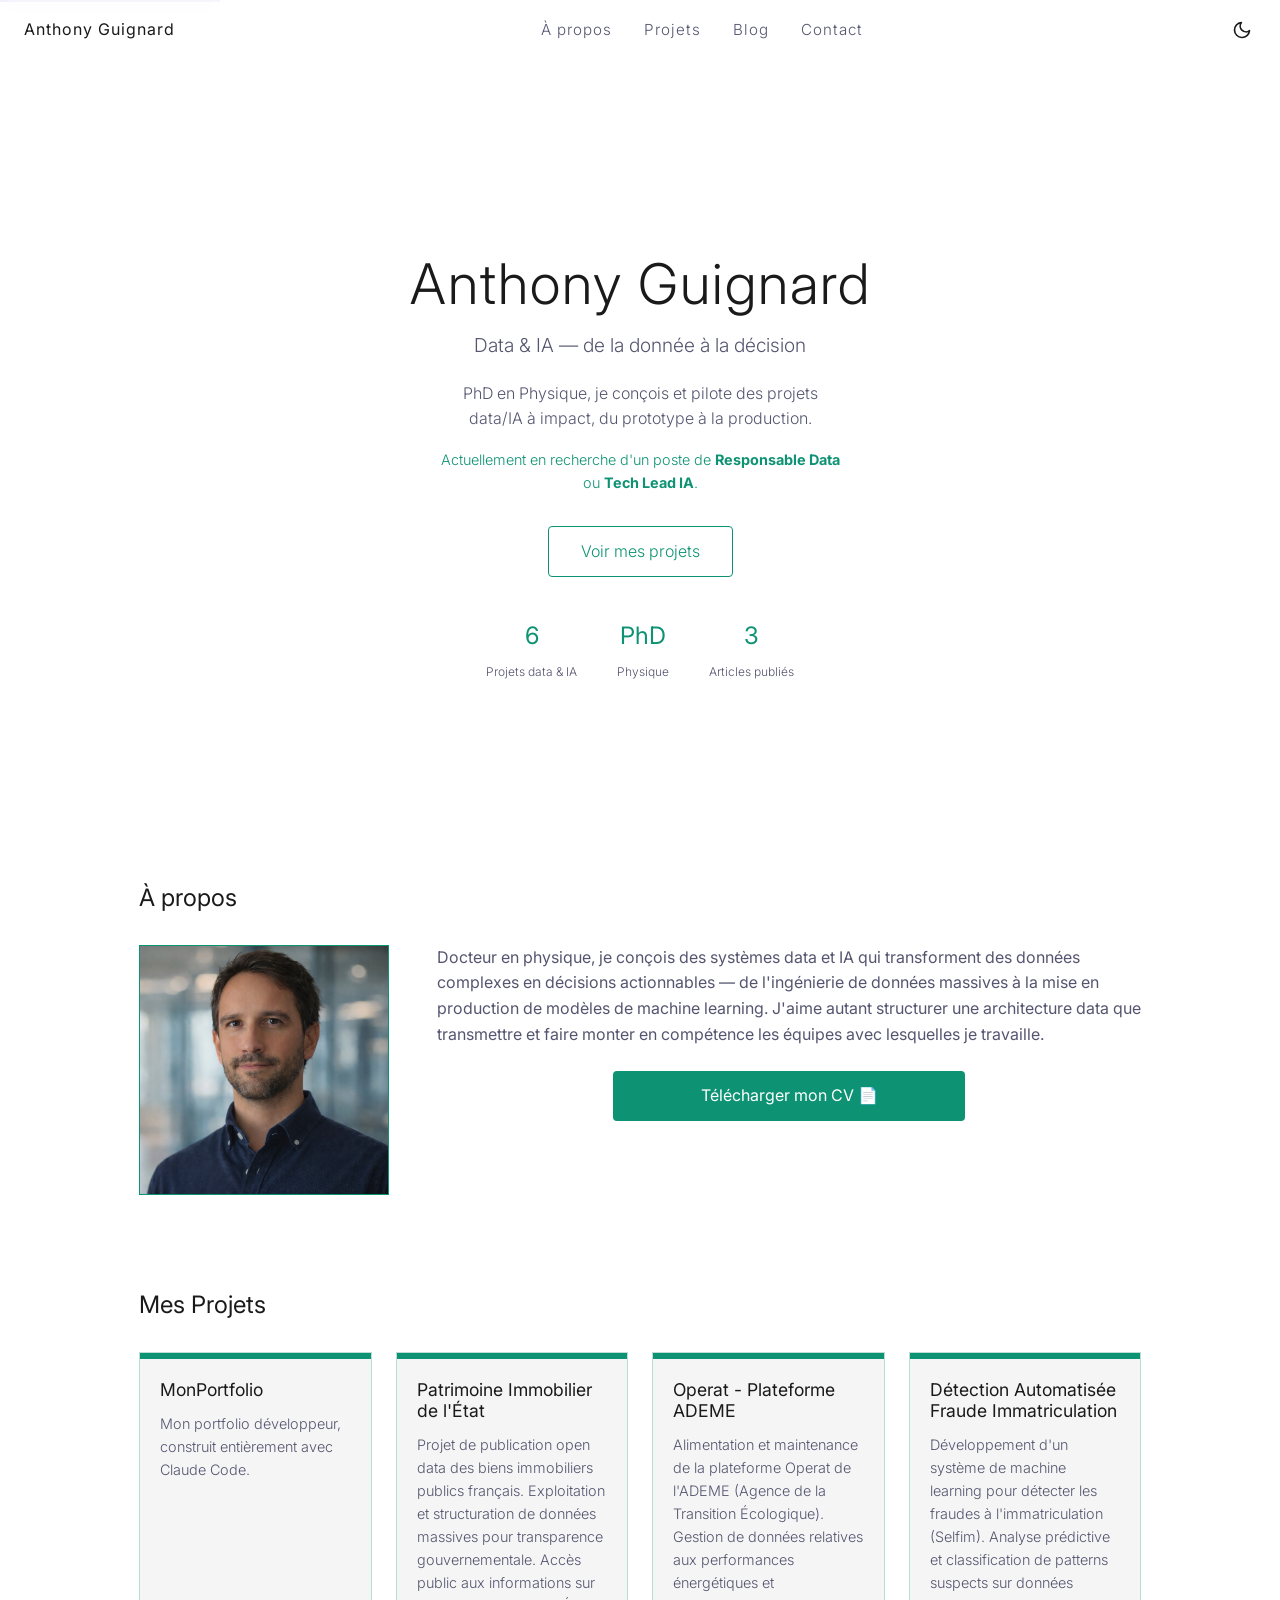
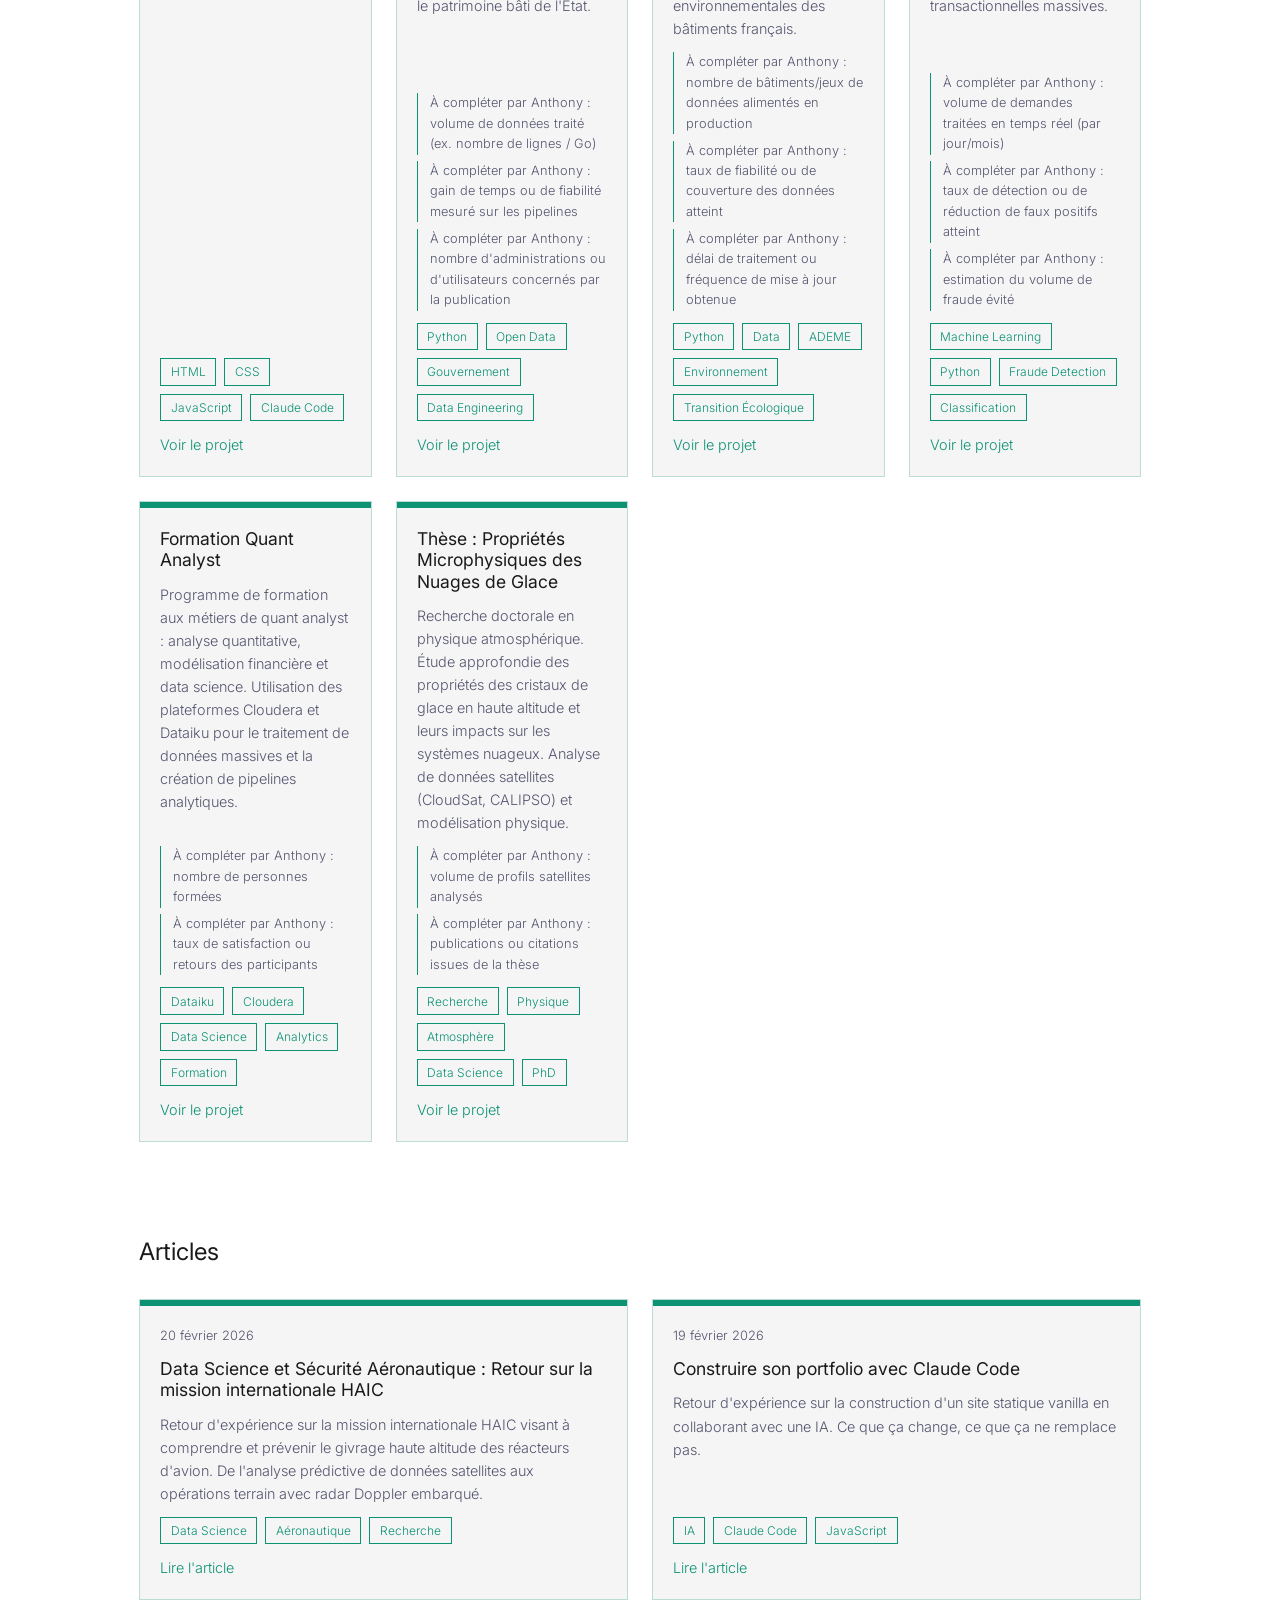
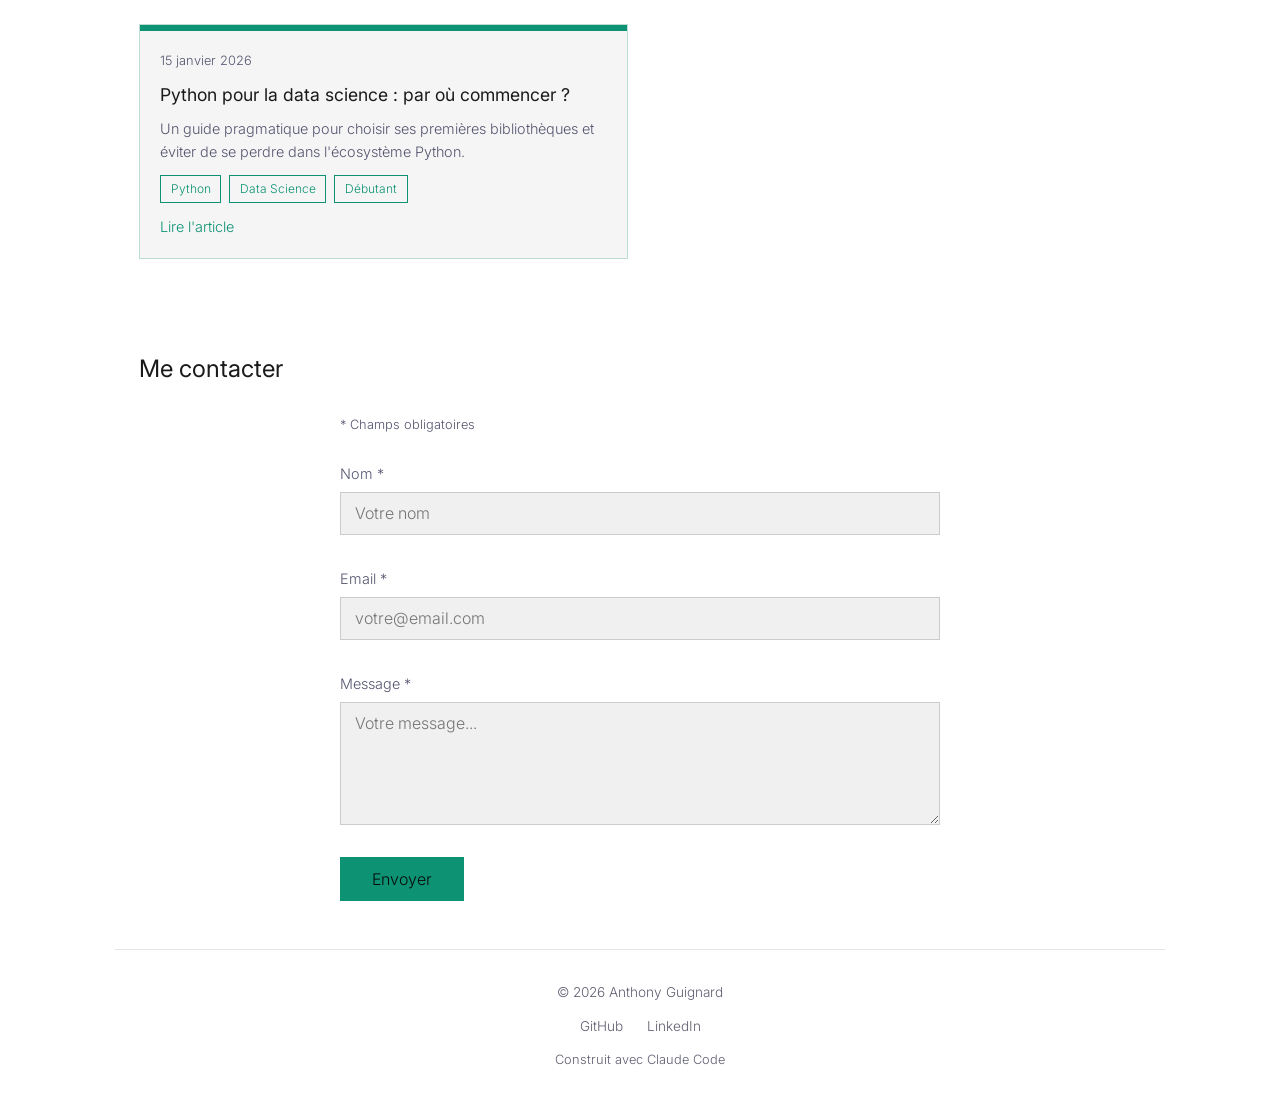
==== commit a9a0407f: "Repositionner le portfolio vers Responsable Data / Tech Lead IA Réécriture du hero et de la section " ====
--- a/index.html
+++ b/index.html
@@ -3,21 +3,21 @@
 <head>
     <meta charset="UTF-8">
     <meta name="viewport" content="width=device-width, initial-scale=1.0">
-    <title>Anthony Guignard — Portfolio</title>
-    <meta name="description" content="Portfolio d'Anthony Guignard, Data-Scientist et PhD en Physique. Projets concrets avec l'IA et expertise en data science.">
+    <title>Anthony Guignard — Responsable Data &amp; Tech Lead IA</title>
+    <meta name="description" content="Portfolio d'Anthony Guignard, PhD en Physique, spécialiste data &amp; IA. Conception et pilotage de projets data à impact, du prototype à la production.">
     <link rel="canonical" href="https://anthony-guignard.fr/">
 
     <!-- Open Graph -->
     <meta property="og:type" content="website">
     <meta property="og:url" content="https://anthony-guignard.fr/">
-    <meta property="og:title" content="Anthony Guignard — Data-Scientist, PhD in Physics">
-    <meta property="og:description" content="Portfolio d'Anthony Guignard, Data-Scientist et PhD en Physique. Projets concrets avec l'IA et expertise en data science.">
+    <meta property="og:title" content="Anthony Guignard — Responsable Data &amp; Tech Lead IA">
+    <meta property="og:description" content="Portfolio d'Anthony Guignard, PhD en Physique, spécialiste data &amp; IA. Conception et pilotage de projets data à impact, du prototype à la production.">
     <meta property="og:image" content="https://anthony-guignard.fr/assets/images/photo_profil_bleu.png">
 
     <!-- Twitter Card -->
     <meta name="twitter:card" content="summary_large_image">
-    <meta name="twitter:title" content="Anthony Guignard — Data-Scientist, PhD in Physics">
-    <meta name="twitter:description" content="Portfolio d'Anthony Guignard, Data-Scientist et PhD en Physique. Projets concrets avec l'IA et expertise en data science.">
+    <meta name="twitter:title" content="Anthony Guignard — Responsable Data &amp; Tech Lead IA">
+    <meta name="twitter:description" content="Portfolio d'Anthony Guignard, PhD en Physique, spécialiste data &amp; IA. Conception et pilotage de projets data à impact, du prototype à la production.">
     <meta name="twitter:image" content="https://anthony-guignard.fr/assets/images/photo_profil_bleu.png">
 
     <script>
@@ -89,9 +89,24 @@
 
     <header class="hero">
         <h1>Anthony Guignard</h1>
-        <p class="hero-subtitle">Data-Scientist, PhD in Physics</p>
-        <p class="hero-tagline">Je construis des projets concrets avec l'IA.</p>
+        <p class="hero-subtitle">Data &amp; IA — de la donnée à la décision</p>
+        <p class="hero-tagline">PhD en Physique, je conçois et pilote des projets data/IA à impact, du prototype à la production.</p>
+        <p class="hero-availability">Actuellement en recherche d'un poste de <strong>Responsable Data</strong> ou <strong>Tech Lead IA</strong>.</p>
         <a href="#projects" class="hero-btn">Voir mes projets</a>
+        <div class="hero-stats" aria-label="Chiffres clés">
+            <div class="hero-stat">
+                <span class="hero-stat__value" id="stat-projects">0</span>
+                <span class="hero-stat__label">Projets data &amp; IA</span>
+            </div>
+            <div class="hero-stat">
+                <span class="hero-stat__value">PhD</span>
+                <span class="hero-stat__label">Physique</span>
+            </div>
+            <div class="hero-stat">
+                <span class="hero-stat__value" id="stat-articles">0</span>
+                <span class="hero-stat__label">Articles publiés</span>
+            </div>
+        </div>
     </header>
 
     <section id="about" class="about">
@@ -101,7 +116,7 @@
                 <img src="assets/images/photo_profil_bleu.png" alt="Photo d'Anthony Guignard" class="about__photo-img" loading="lazy">
             </div>
             <div class="about__content">
-                <p class="about__text">Passionné par la technologie et l'intelligence artificielle, j'apprends à construire des projets concrets en utilisant les outils les plus avancés du marché. Ce portfolio est lui-même construit avec Claude Code.</p>
+                <p class="about__text">Docteur en physique, je conçois des systèmes data et IA qui transforment des données complexes en décisions actionnables — de l'ingénierie de données massives à la mise en production de modèles de machine learning. J'aime autant structurer une architecture data que transmettre et faire monter en compétence les équipes avec lesquelles je travaille.</p>
                 <a href="assets/CV_responsable_data_IA.pdf" download class="about__cv-link">Télécharger mon CV 📄</a>
             </div>
         </div>
@@ -111,6 +126,13 @@
         <h2 class="projects__title">Mes Projets</h2>
         <div class="projects__grid" id="projects-grid">
             <!-- injecté par JS depuis data/projects.json -->
+        </div>
+    </section>
+
+    <section id="testimonials" class="testimonials" hidden>
+        <h2 class="testimonials__title">Recommandations</h2>
+        <div class="testimonials__grid" id="testimonials-grid">
+            <!-- injecté par JS depuis data/testimonials.json — masqué tant que ce fichier est vide -->
         </div>
     </section>
 
--- a/css/style.css
+++ b/css/style.css
@@ -299,6 +299,39 @@
     max-width: 400px;
 }
 
+.hero-availability {
+    margin-top: var(--space-lg);
+    font-size: var(--font-base);
+    color: var(--color-accent);
+    max-width: 400px;
+}
+
+.hero-stats {
+    display: flex;
+    flex-wrap: wrap;
+    justify-content: center;
+    gap: var(--space-2xl);
+    margin-top: var(--space-4xl);
+}
+
+.hero-stat {
+    display: flex;
+    flex-direction: column;
+    align-items: center;
+    gap: var(--space-xs);
+}
+
+.hero-stat__value {
+    font-size: var(--font-3xl);
+    font-weight: var(--weight-normal);
+    color: var(--color-accent);
+}
+
+.hero-stat__label {
+    font-size: var(--font-xs);
+    color: var(--color-text-secondary);
+}
+
 .hero-btn {
     display: inline-block;
     margin-top: var(--space-3xl);
@@ -401,7 +434,14 @@
     background-color: var(--color-card-bg);
     display: flex;
     flex-direction: column;
-    transition: background-color var(--duration-theme), border-color var(--duration-theme);
+    transition: background-color var(--duration-theme), border-color var(--duration-theme), transform var(--duration-hover);
+}
+
+@media (prefers-reduced-motion: no-preference) {
+    .project-card:hover {
+        transform: translateY(-4px);
+        border-color: var(--color-accent);
+    }
 }
 
 .project-card__banner,
@@ -452,6 +492,54 @@
 .blog-card__link {
     font-size: var(--font-base);
     align-self: flex-start;
+}
+
+.project-card__impact {
+    display: flex;
+    flex-direction: column;
+    gap: var(--space-xs);
+}
+
+.project-card__impact-item {
+    font-size: var(--font-sm);
+    color: var(--color-text-secondary);
+    padding-left: var(--space-md);
+    border-left: var(--border-width) solid var(--color-accent);
+}
+
+/* ===== Testimonials ===== */
+.testimonials__title {
+    margin-bottom: var(--space-3xl);
+}
+
+.testimonials__grid {
+    display: grid;
+    gap: var(--space-2xl);
+    grid-template-columns: 1fr;
+}
+
+.testimonial-card {
+    border: var(--border-width) solid var(--color-card-border);
+    background-color: var(--color-card-bg);
+    padding: var(--space-xl);
+    display: flex;
+    flex-direction: column;
+    gap: var(--space-lg);
+}
+
+.testimonial-card__quote {
+    color: var(--color-text-secondary);
+    font-style: italic;
+}
+
+.testimonial-card__author {
+    font-size: var(--font-sm);
+}
+
+@media (min-width: 768px) {
+    .testimonials__grid {
+        grid-template-columns: repeat(2, 1fr);
+    }
 }
 
 .form-legend {
@@ -610,6 +698,30 @@
 .article__dataset-link:hover {
     background-color: var(--color-accent);
     color: var(--color-bg);
+}
+
+.article__impact {
+    margin: var(--space-2xl) 0;
+    padding: var(--space-xl);
+    border-left: 3px solid var(--color-accent);
+    background-color: var(--color-card-bg);
+}
+
+.article__impact-title {
+    font-size: var(--font-lg);
+    font-weight: var(--weight-normal);
+    color: var(--color-text);
+    margin-bottom: var(--space-md);
+}
+
+.article__impact-list {
+    list-style: disc;
+    padding-left: var(--space-2xl);
+    color: var(--color-text-secondary);
+}
+
+.article__impact-list li {
+    margin-bottom: var(--space-xs);
 }
 
 /* ===== Contact ===== */
@@ -779,6 +891,10 @@
     .projects__grid {
         grid-template-columns: repeat(3, 1fr);
     }
+
+    .hero-stats {
+        gap: var(--space-4xl);
+    }
 }
 
 @media (min-width: 1200px) {
--- a/css/style.css
+++ b/css/style.css
@@ -299,6 +299,39 @@
     max-width: 400px;
 }
 
+.hero-availability {
+    margin-top: var(--space-lg);
+    font-size: var(--font-base);
+    color: var(--color-accent);
+    max-width: 400px;
+}
+
+.hero-stats {
+    display: flex;
+    flex-wrap: wrap;
+    justify-content: center;
+    gap: var(--space-2xl);
+    margin-top: var(--space-4xl);
+}
+
+.hero-stat {
+    display: flex;
+    flex-direction: column;
+    align-items: center;
+    gap: var(--space-xs);
+}
+
+.hero-stat__value {
+    font-size: var(--font-3xl);
+    font-weight: var(--weight-normal);
+    color: var(--color-accent);
+}
+
+.hero-stat__label {
+    font-size: var(--font-xs);
+    color: var(--color-text-secondary);
+}
+
 .hero-btn {
     display: inline-block;
     margin-top: var(--space-3xl);
@@ -401,7 +434,14 @@
     background-color: var(--color-card-bg);
     display: flex;
     flex-direction: column;
-    transition: background-color var(--duration-theme), border-color var(--duration-theme);
+    transition: background-color var(--duration-theme), border-color var(--duration-theme), transform var(--duration-hover);
+}
+
+@media (prefers-reduced-motion: no-preference) {
+    .project-card:hover {
+        transform: translateY(-4px);
+        border-color: var(--color-accent);
+    }
 }
 
 .project-card__banner,
@@ -452,6 +492,54 @@
 .blog-card__link {
     font-size: var(--font-base);
     align-self: flex-start;
+}
+
+.project-card__impact {
+    display: flex;
+    flex-direction: column;
+    gap: var(--space-xs);
+}
+
+.project-card__impact-item {
+    font-size: var(--font-sm);
+    color: var(--color-text-secondary);
+    padding-left: var(--space-md);
+    border-left: var(--border-width) solid var(--color-accent);
+}
+
+/* ===== Testimonials ===== */
+.testimonials__title {
+    margin-bottom: var(--space-3xl);
+}
+
+.testimonials__grid {
+    display: grid;
+    gap: var(--space-2xl);
+    grid-template-columns: 1fr;
+}
+
+.testimonial-card {
+    border: var(--border-width) solid var(--color-card-border);
+    background-color: var(--color-card-bg);
+    padding: var(--space-xl);
+    display: flex;
+    flex-direction: column;
+    gap: var(--space-lg);
+}
+
+.testimonial-card__quote {
+    color: var(--color-text-secondary);
+    font-style: italic;
+}
+
+.testimonial-card__author {
+    font-size: var(--font-sm);
+}
+
+@media (min-width: 768px) {
+    .testimonials__grid {
+        grid-template-columns: repeat(2, 1fr);
+    }
 }
 
 .form-legend {
@@ -610,6 +698,30 @@
 .article__dataset-link:hover {
     background-color: var(--color-accent);
     color: var(--color-bg);
+}
+
+.article__impact {
+    margin: var(--space-2xl) 0;
+    padding: var(--space-xl);
+    border-left: 3px solid var(--color-accent);
+    background-color: var(--color-card-bg);
+}
+
+.article__impact-title {
+    font-size: var(--font-lg);
+    font-weight: var(--weight-normal);
+    color: var(--color-text);
+    margin-bottom: var(--space-md);
+}
+
+.article__impact-list {
+    list-style: disc;
+    padding-left: var(--space-2xl);
+    color: var(--color-text-secondary);
+}
+
+.article__impact-list li {
+    margin-bottom: var(--space-xs);
 }
 
 /* ===== Contact ===== */
@@ -779,6 +891,10 @@
     .projects__grid {
         grid-template-columns: repeat(3, 1fr);
     }
+
+    .hero-stats {
+        gap: var(--space-4xl);
+    }
 }
 
 @media (min-width: 1200px) {
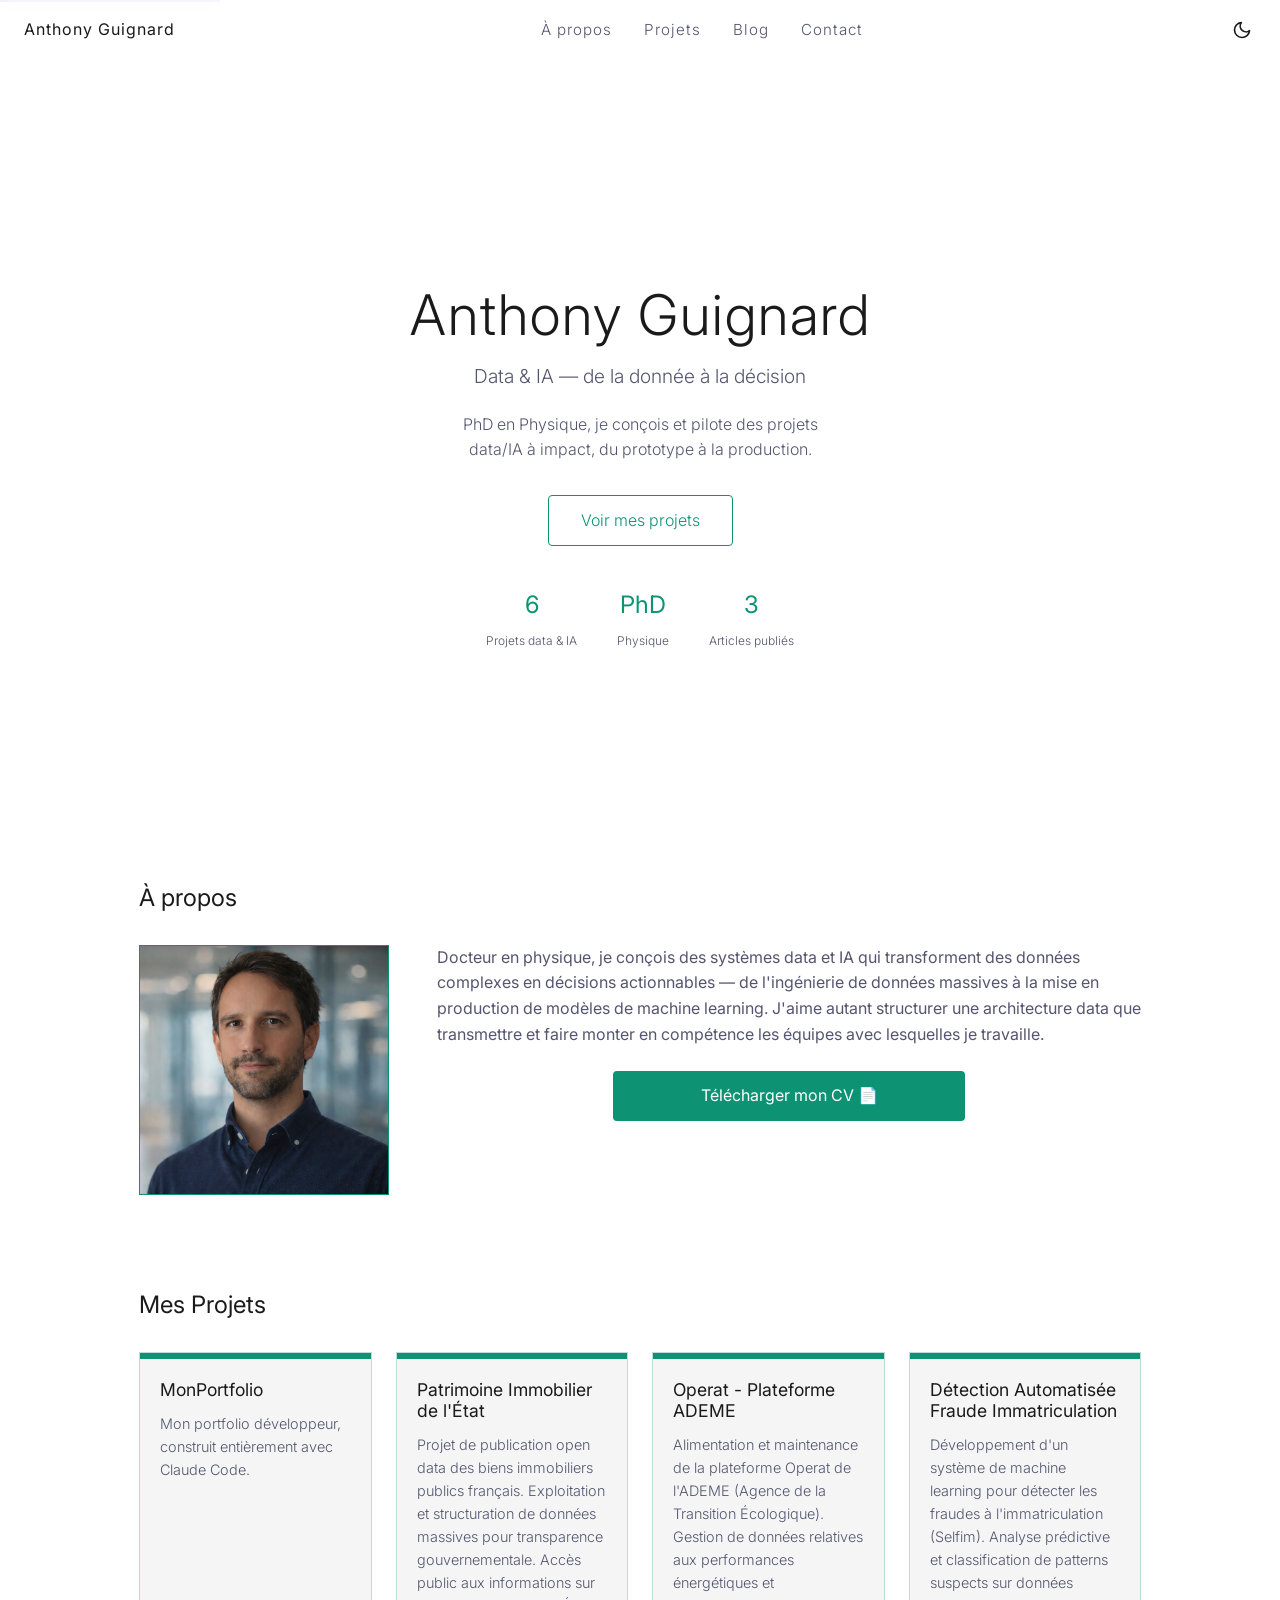
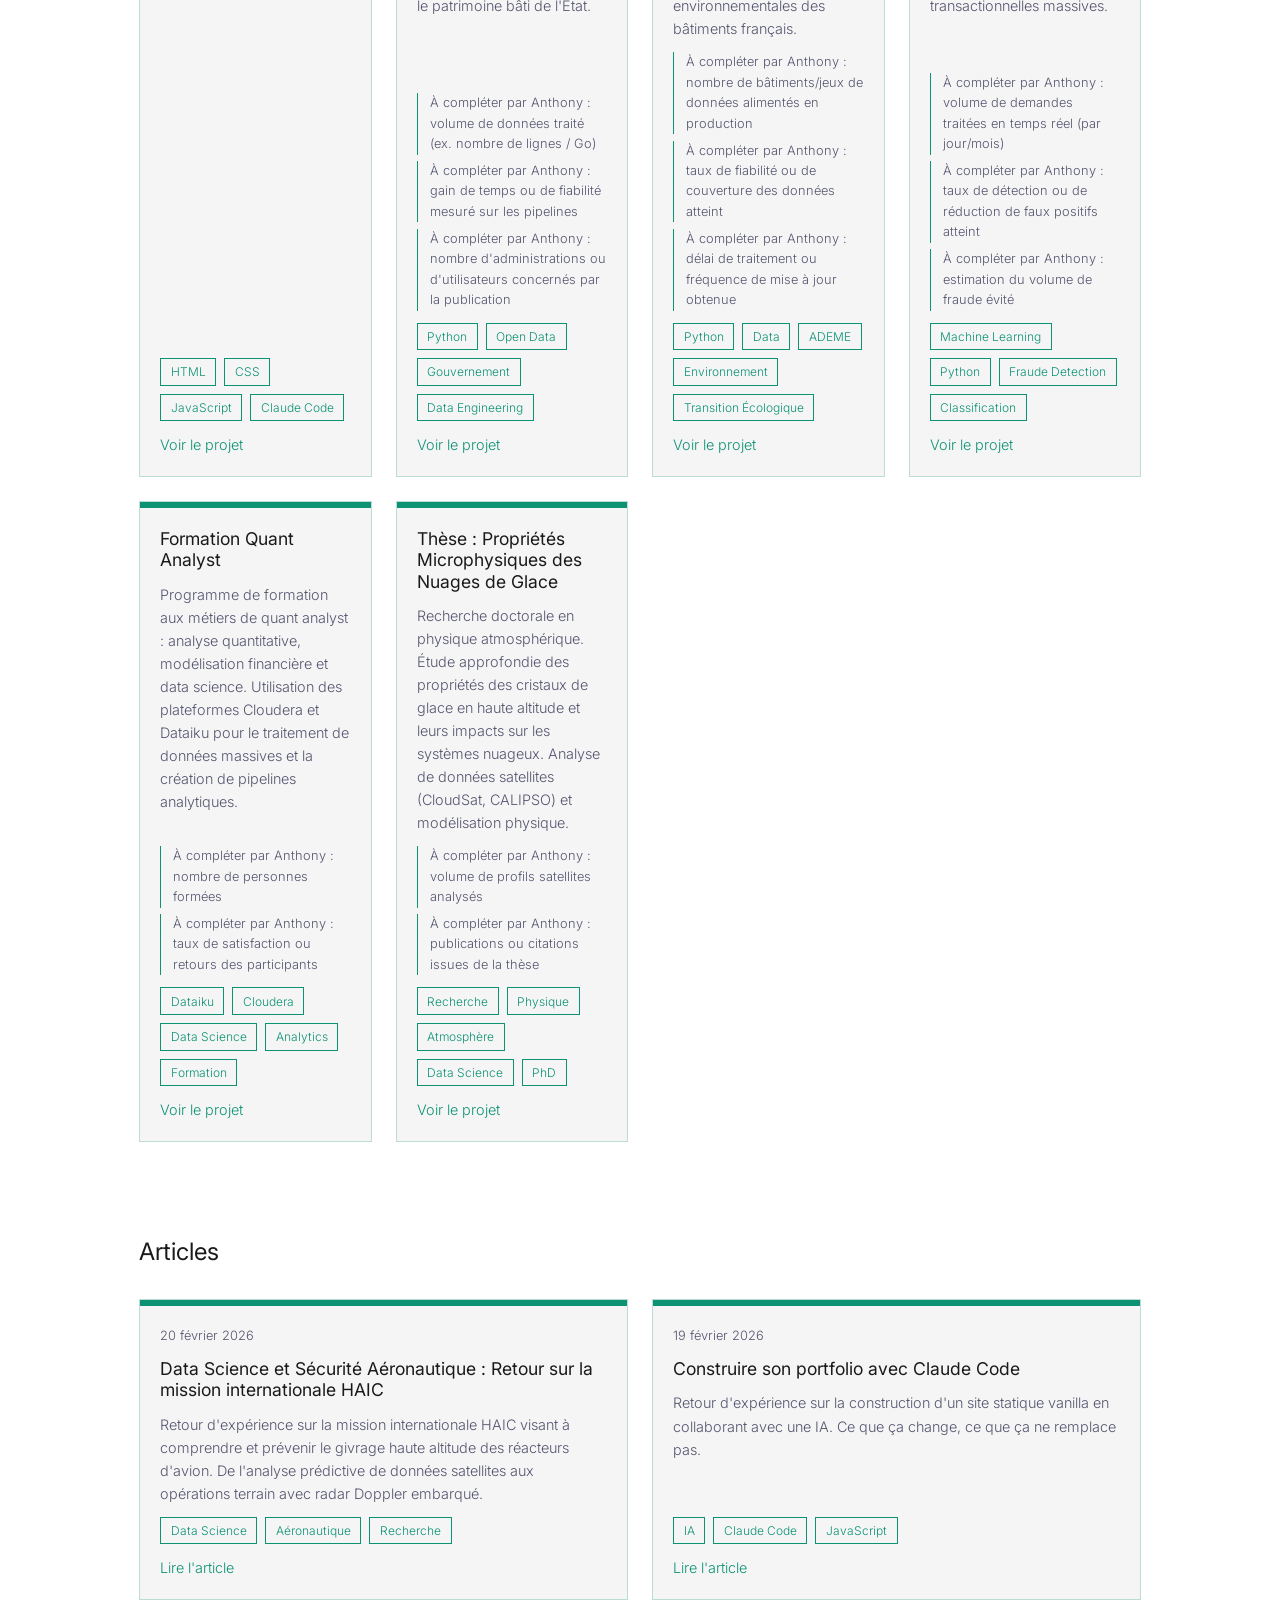
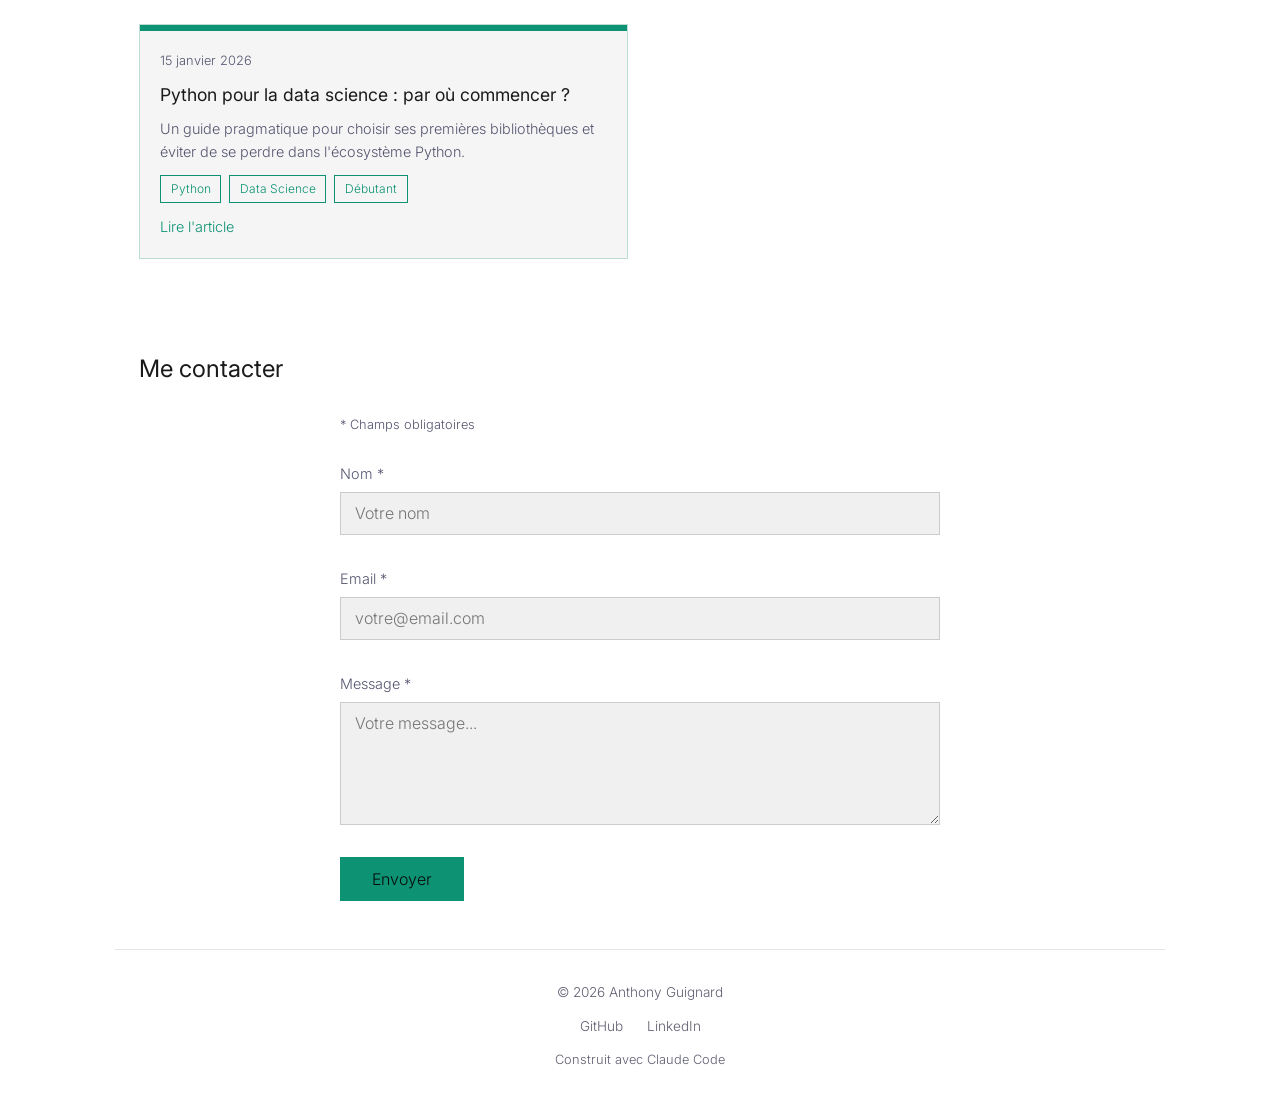
==== commit 7b626fb1: "Retirer la mention de recherche d'emploi du hero Co-Authored-By: Claude Sonnet 5 <noreply@anthropic." ====
--- a/index.html
+++ b/index.html
@@ -91,7 +91,6 @@
         <h1>Anthony Guignard</h1>
         <p class="hero-subtitle">Data &amp; IA — de la donnée à la décision</p>
         <p class="hero-tagline">PhD en Physique, je conçois et pilote des projets data/IA à impact, du prototype à la production.</p>
-        <p class="hero-availability">Actuellement en recherche d'un poste de <strong>Responsable Data</strong> ou <strong>Tech Lead IA</strong>.</p>
         <a href="#projects" class="hero-btn">Voir mes projets</a>
         <div class="hero-stats" aria-label="Chiffres clés">
             <div class="hero-stat">
--- a/css/style.css
+++ b/css/style.css
@@ -299,13 +299,6 @@
     max-width: 400px;
 }
 
-.hero-availability {
-    margin-top: var(--space-lg);
-    font-size: var(--font-base);
-    color: var(--color-accent);
-    max-width: 400px;
-}
-
 .hero-stats {
     display: flex;
     flex-wrap: wrap;
--- a/css/style.css
+++ b/css/style.css
@@ -299,13 +299,6 @@
     max-width: 400px;
 }
 
-.hero-availability {
-    margin-top: var(--space-lg);
-    font-size: var(--font-base);
-    color: var(--color-accent);
-    max-width: 400px;
-}
-
 .hero-stats {
     display: flex;
     flex-wrap: wrap;
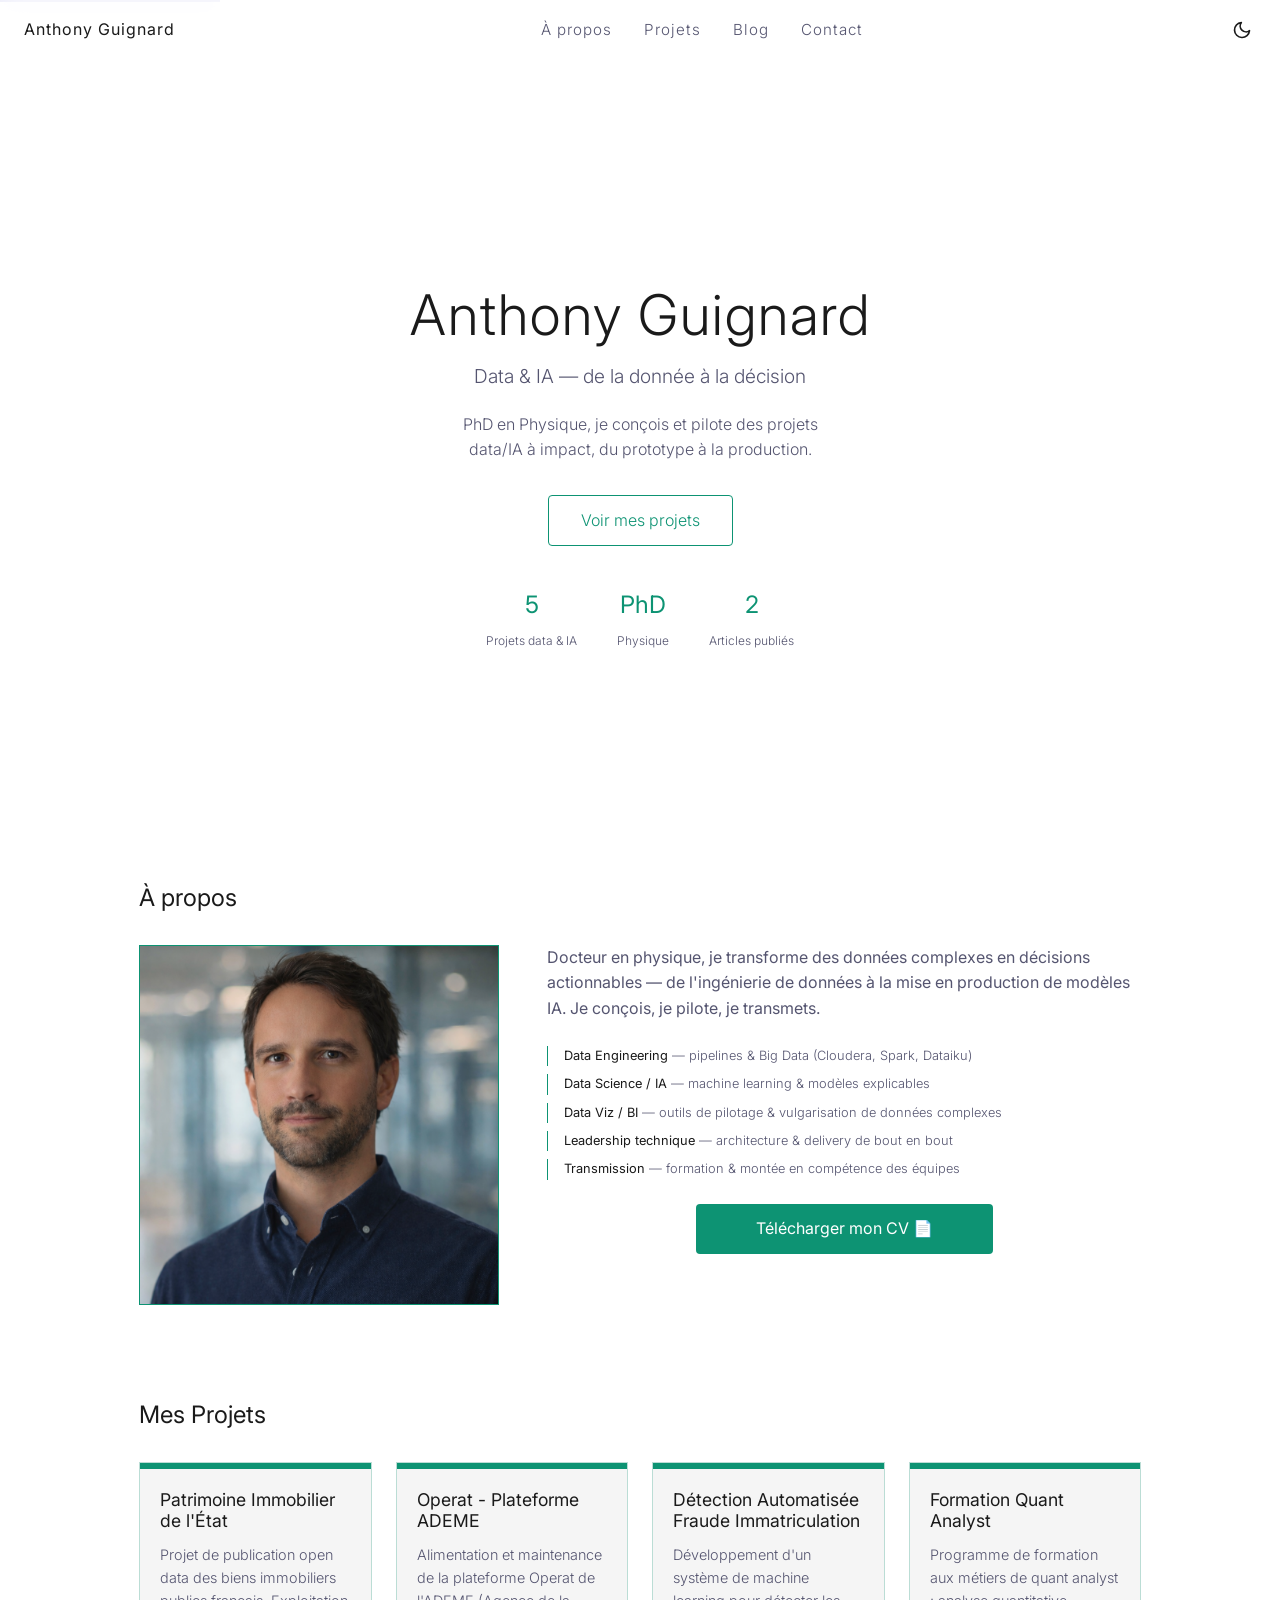
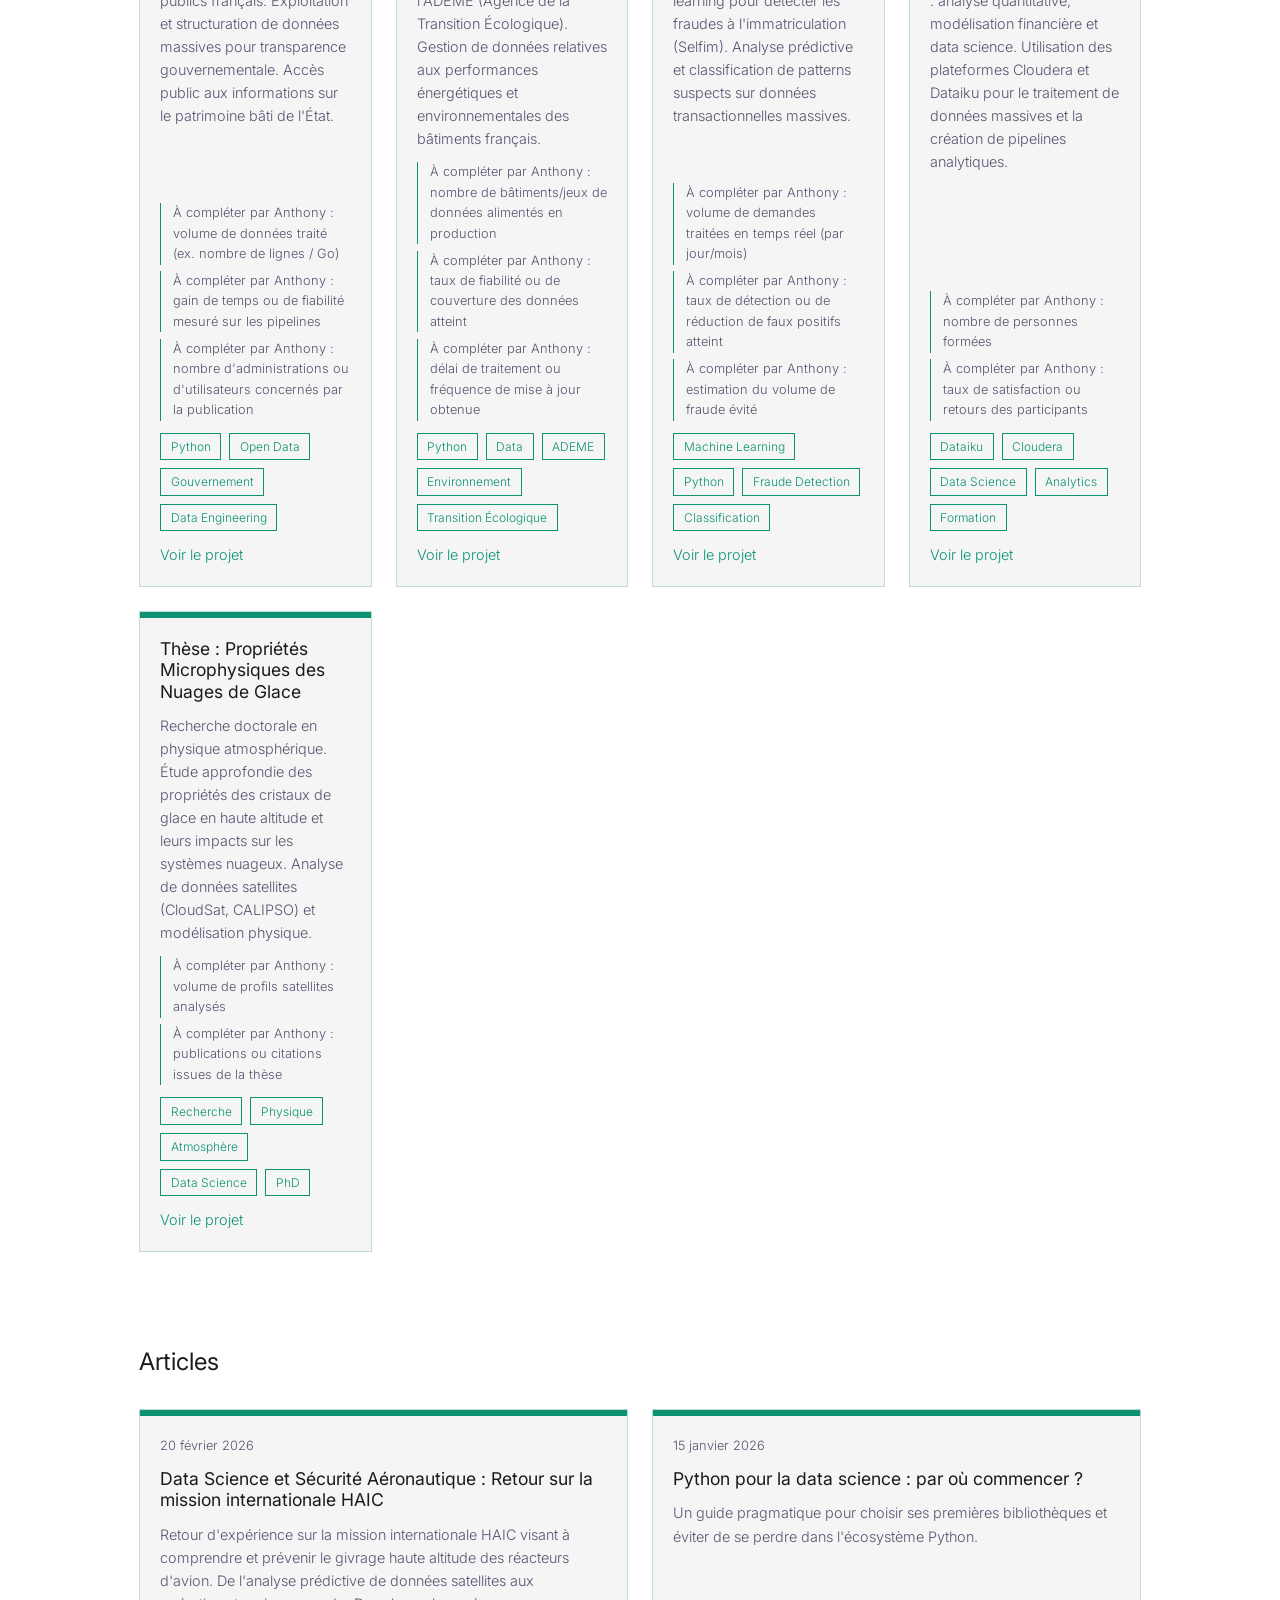
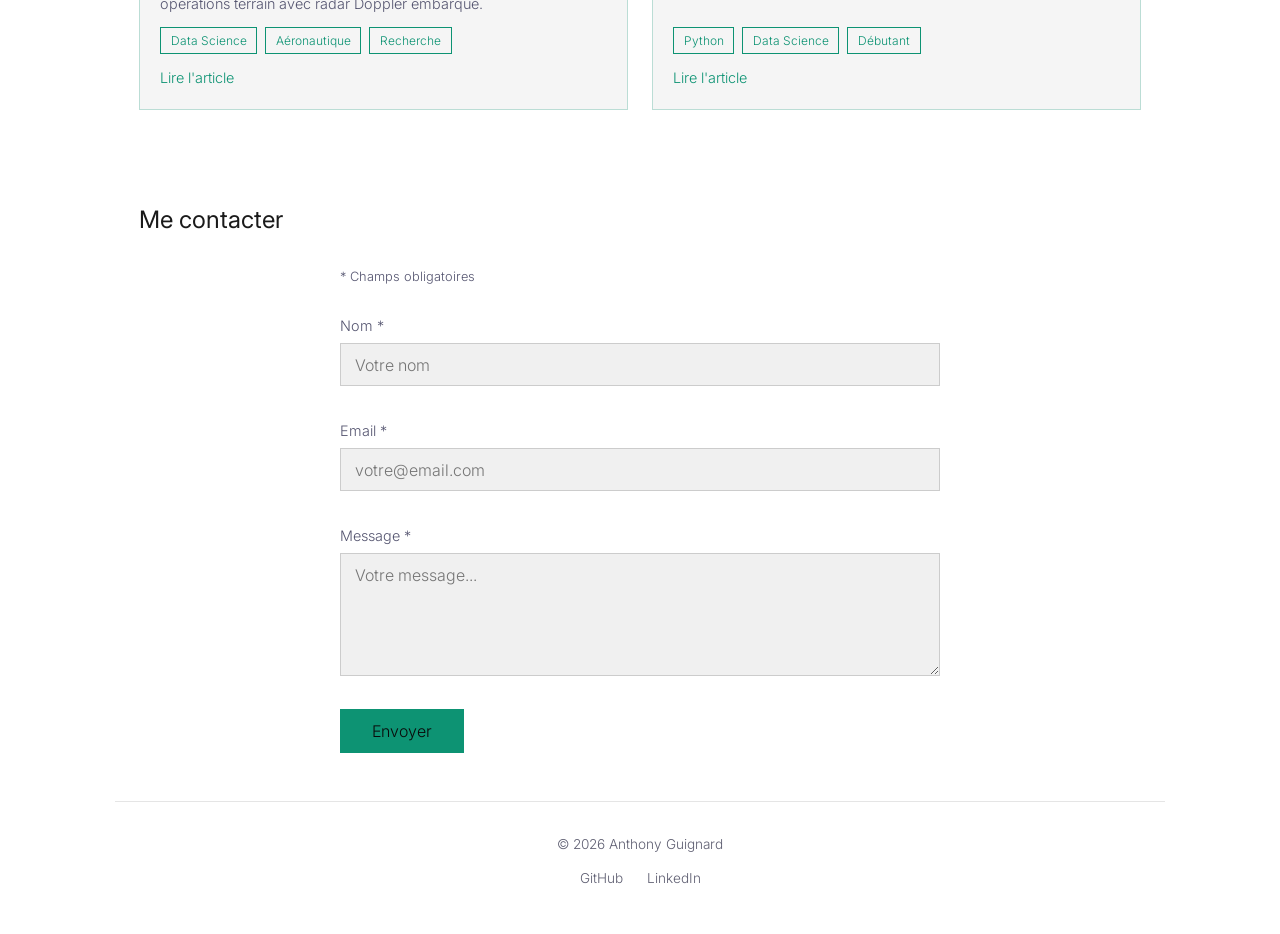
==== commit 6e11ac29: "Affiner la section À propos et masquer le projet/article méta du portfolio Section À propos raccourc" ====
--- a/index.html
+++ b/index.html
@@ -115,7 +115,14 @@
                 <img src="assets/images/photo_profil_bleu.png" alt="Photo d'Anthony Guignard" class="about__photo-img" loading="lazy">
             </div>
             <div class="about__content">
-                <p class="about__text">Docteur en physique, je conçois des systèmes data et IA qui transforment des données complexes en décisions actionnables — de l'ingénierie de données massives à la mise en production de modèles de machine learning. J'aime autant structurer une architecture data que transmettre et faire monter en compétence les équipes avec lesquelles je travaille.</p>
+                <p class="about__text">Docteur en physique, je transforme des données complexes en décisions actionnables — de l'ingénierie de données à la mise en production de modèles IA. Je conçois, je pilote, je transmets.</p>
+                <ul class="about__skills">
+                    <li><strong>Data Engineering</strong> — pipelines &amp; Big Data (Cloudera, Spark, Dataiku)</li>
+                    <li><strong>Data Science / IA</strong> — machine learning &amp; modèles explicables</li>
+                    <li><strong>Data Viz / BI</strong> — outils de pilotage &amp; vulgarisation de données complexes</li>
+                    <li><strong>Leadership technique</strong> — architecture &amp; delivery de bout en bout</li>
+                    <li><strong>Transmission</strong> — formation &amp; montée en compétence des équipes</li>
+                </ul>
                 <a href="assets/CV_responsable_data_IA.pdf" download class="about__cv-link">Télécharger mon CV 📄</a>
             </div>
         </div>
@@ -175,7 +182,6 @@
             <li><a href="https://github.com/AntonG7" target="_blank" rel="noopener">GitHub</a></li>
             <li><a href="https://www.linkedin.com/in/anthony-guignard-8b915888/" target="_blank" rel="noopener">LinkedIn</a></li>
         </ul>
-        <p class="footer__credit">Construit avec Claude Code</p>
     </footer>
 
     <script src="js/main.js" defer></script>
--- a/css/style.css
+++ b/css/style.css
@@ -357,17 +357,17 @@
 
 .about__body {
     display: flex;
-    flex-direction: row;
-    align-items: flex-start;
+    flex-direction: column;
+    align-items: center;
     gap: var(--space-3xl);
     width: 100%;
 }
 
 .about__photo {
     position: relative;
-    width: 250px;
-    height: 250px;
-    min-width: 250px;
+    width: 220px;
+    height: 220px;
+    min-width: 220px;
     border: var(--border-width) solid var(--color-accent);
     overflow: hidden;
     flex-shrink: 0;
@@ -397,6 +397,25 @@
     gap: var(--space-2xl);
     width: 100%;
     flex: 1;
+}
+
+.about__skills {
+    display: flex;
+    flex-direction: column;
+    gap: var(--space-sm);
+}
+
+.about__skills li {
+    padding-left: var(--space-lg);
+    border-left: var(--border-width) solid var(--color-accent);
+    color: var(--color-text-secondary);
+    font-size: var(--font-sm);
+    line-height: var(--leading-normal);
+}
+
+.about__skills strong {
+    color: var(--color-text);
+    font-weight: var(--weight-normal);
 }
 
 .about__cv-link {
@@ -797,11 +816,6 @@
     color: var(--color-footer);
 }
 
-.footer__credit {
-    margin-top: var(--space-sm);
-    font-size: var(--font-sm);
-}
-
 /* ===== Fade-in ===== */
 .fade-in {
     opacity: 0;
@@ -867,9 +881,9 @@
     }
 
     .about__photo {
-        width: 250px;
-        height: 250px;
-        min-width: 250px;
+        width: 360px;
+        height: 360px;
+        min-width: 360px;
     }
 
     .about__content {
--- a/css/style.css
+++ b/css/style.css
@@ -357,17 +357,17 @@
 
 .about__body {
     display: flex;
-    flex-direction: row;
-    align-items: flex-start;
+    flex-direction: column;
+    align-items: center;
     gap: var(--space-3xl);
     width: 100%;
 }
 
 .about__photo {
     position: relative;
-    width: 250px;
-    height: 250px;
-    min-width: 250px;
+    width: 220px;
+    height: 220px;
+    min-width: 220px;
     border: var(--border-width) solid var(--color-accent);
     overflow: hidden;
     flex-shrink: 0;
@@ -397,6 +397,25 @@
     gap: var(--space-2xl);
     width: 100%;
     flex: 1;
+}
+
+.about__skills {
+    display: flex;
+    flex-direction: column;
+    gap: var(--space-sm);
+}
+
+.about__skills li {
+    padding-left: var(--space-lg);
+    border-left: var(--border-width) solid var(--color-accent);
+    color: var(--color-text-secondary);
+    font-size: var(--font-sm);
+    line-height: var(--leading-normal);
+}
+
+.about__skills strong {
+    color: var(--color-text);
+    font-weight: var(--weight-normal);
 }
 
 .about__cv-link {
@@ -797,11 +816,6 @@
     color: var(--color-footer);
 }
 
-.footer__credit {
-    margin-top: var(--space-sm);
-    font-size: var(--font-sm);
-}
-
 /* ===== Fade-in ===== */
 .fade-in {
     opacity: 0;
@@ -867,9 +881,9 @@
     }
 
     .about__photo {
-        width: 250px;
-        height: 250px;
-        min-width: 250px;
+        width: 360px;
+        height: 360px;
+        min-width: 360px;
     }
 
     .about__content {
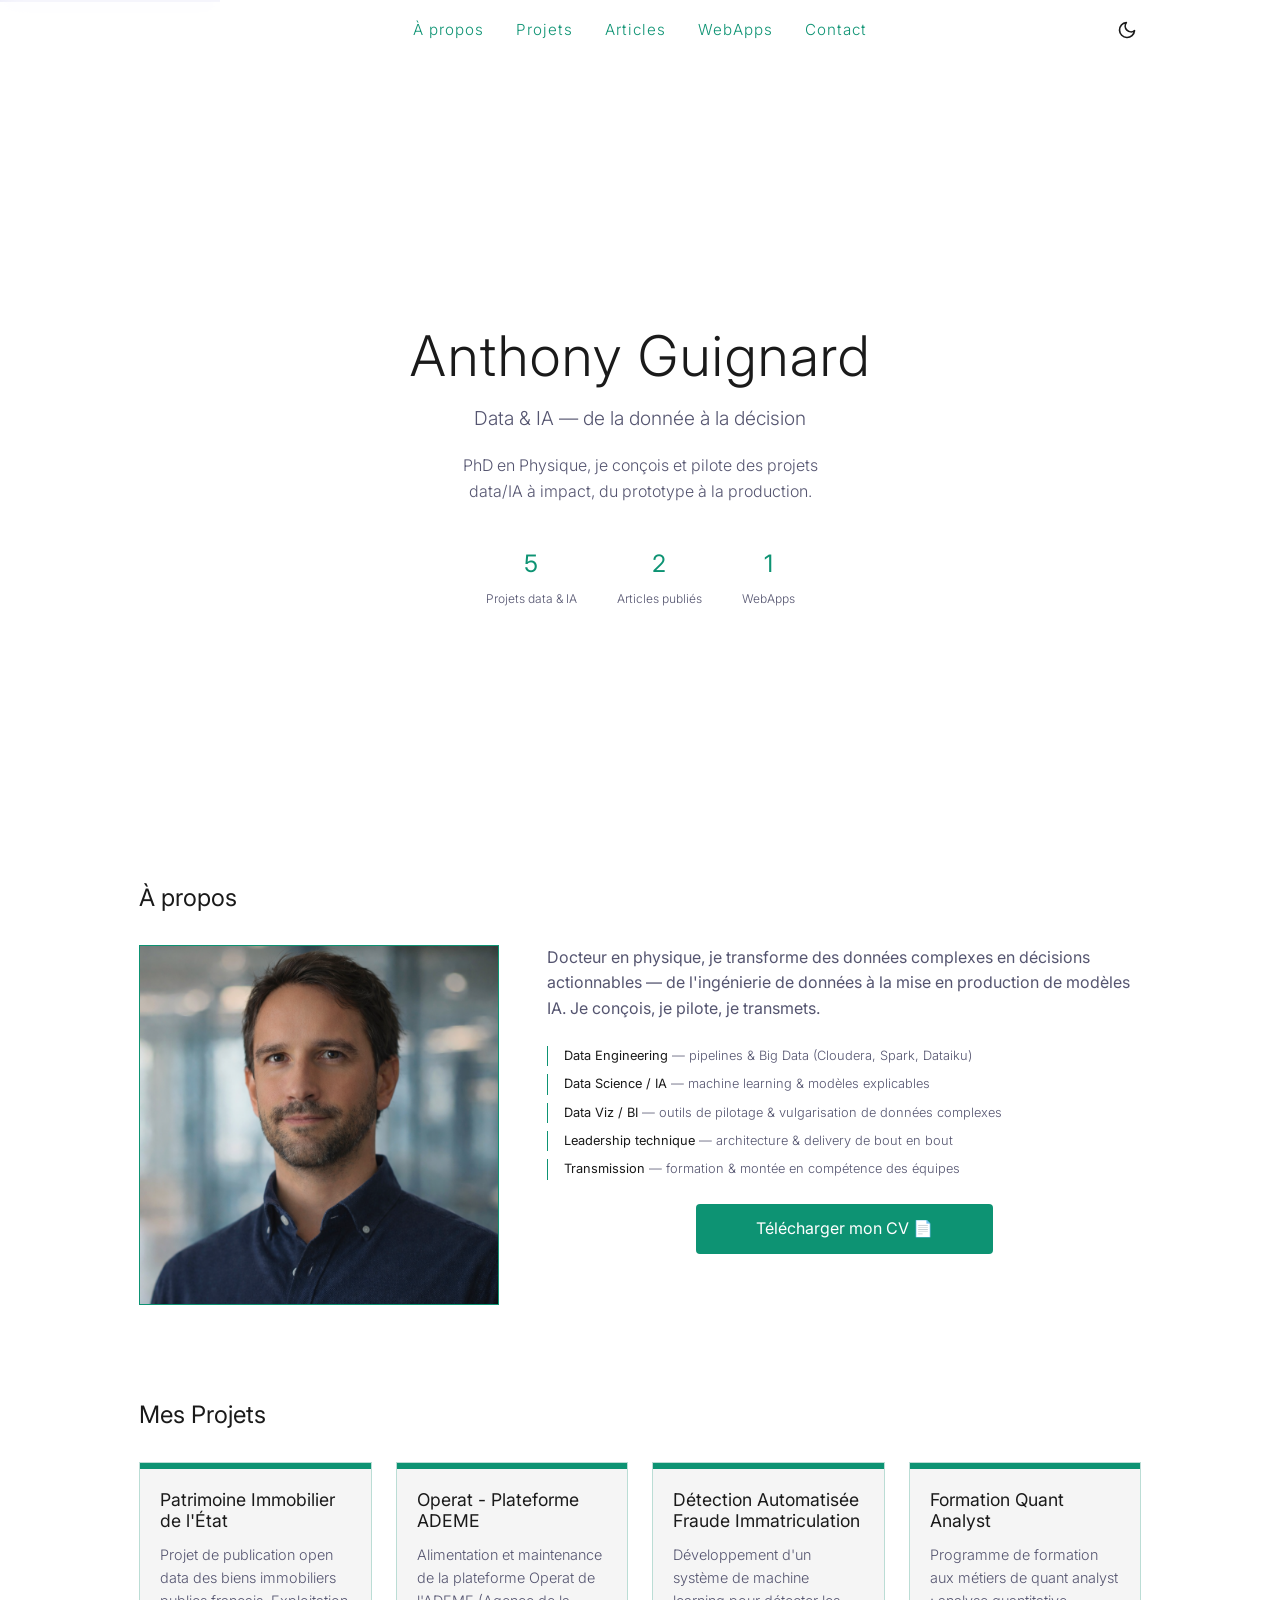
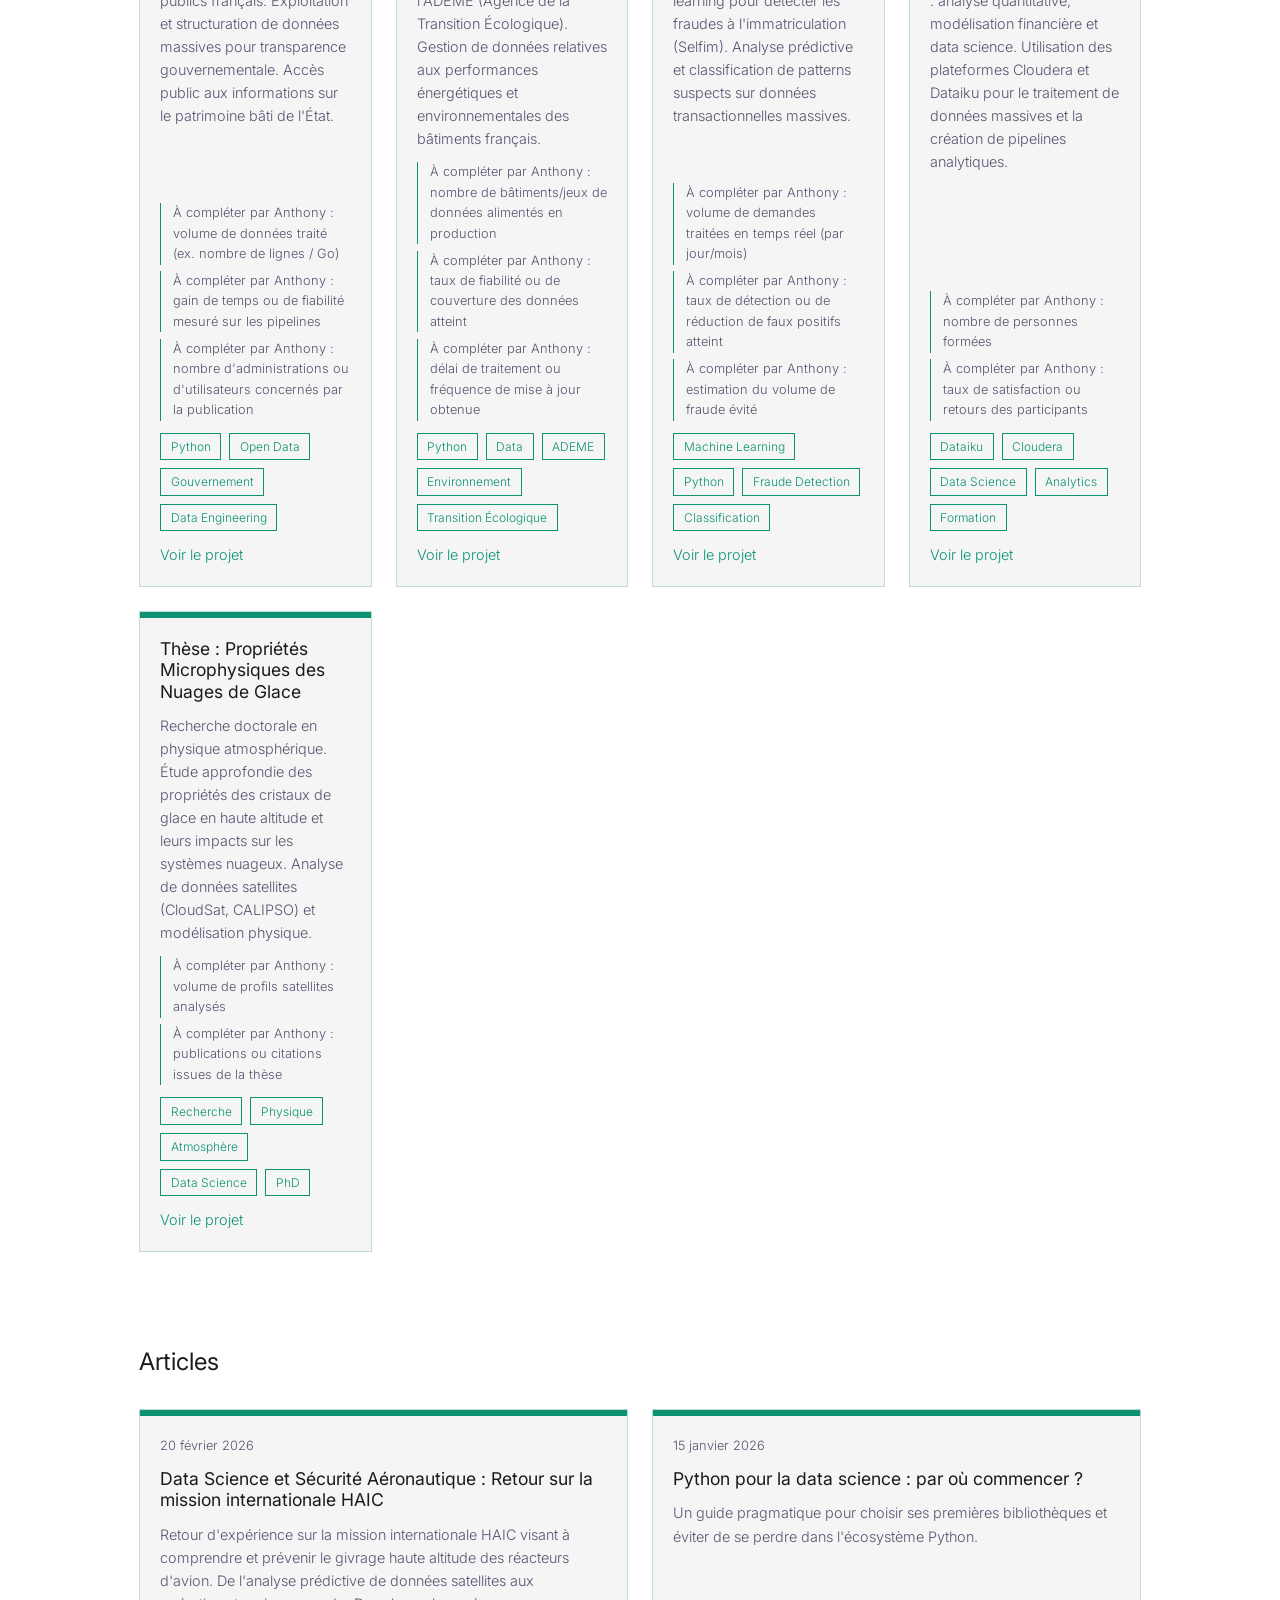
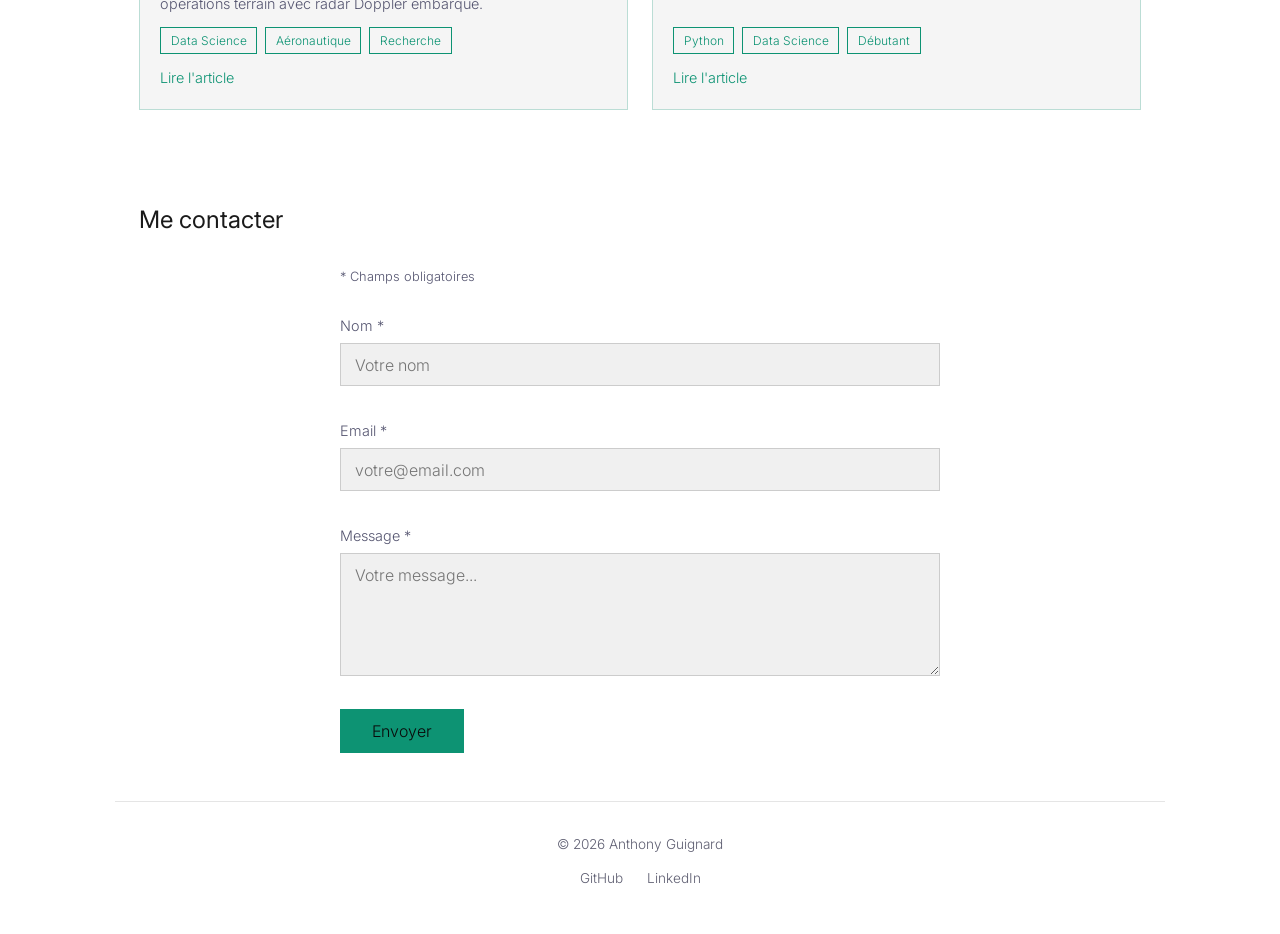
==== commit 20ff23f1: "Ajouter la carte interactive du patrimoine immobilier et repenser le header Nouvelle page webapps.ht" ====
--- a/index.html
+++ b/index.html
@@ -53,35 +53,37 @@
 <body>
     <a href="#main-content" class="skip-link">Aller au contenu principal</a>
     <nav class="navbar" id="navbar" aria-label="Navigation principale">
-        <a href="#main-content" class="navbar__logo">Anthony Guignard</a>
-        <ul class="navbar__links" id="nav-links">
-            <li><a href="#about" class="navbar__link">À propos</a></li>
-            <li><a href="#projects" class="navbar__link">Projets</a></li>
-            <li><a href="#blog" class="navbar__link">Blog</a></li>
-            <li><a href="#contact" class="navbar__link">Contact</a></li>
-        </ul>
-        <div class="navbar__controls">
-            <button class="navbar__theme-toggle" id="theme-toggle" aria-label="Passer en mode clair">
-                <svg class="icon-sun" width="20" height="20" viewBox="0 0 24 24" fill="none" stroke="currentColor" stroke-width="2" stroke-linecap="round" stroke-linejoin="round" aria-hidden="true">
-                    <circle cx="12" cy="12" r="5"/>
-                    <line x1="12" y1="1" x2="12" y2="3"/>
-                    <line x1="12" y1="21" x2="12" y2="23"/>
-                    <line x1="4.22" y1="4.22" x2="5.64" y2="5.64"/>
-                    <line x1="18.36" y1="18.36" x2="19.78" y2="19.78"/>
-                    <line x1="1" y1="12" x2="3" y2="12"/>
-                    <line x1="21" y1="12" x2="23" y2="12"/>
-                    <line x1="4.22" y1="19.78" x2="5.64" y2="18.36"/>
-                    <line x1="18.36" y1="5.64" x2="19.78" y2="4.22"/>
-                </svg>
-                <svg class="icon-moon" width="20" height="20" viewBox="0 0 24 24" fill="none" stroke="currentColor" stroke-width="2" stroke-linecap="round" stroke-linejoin="round" aria-hidden="true">
-                    <path d="M21 12.79A9 9 0 1 1 11.21 3 7 7 0 0 0 21 12.79z"/>
-                </svg>
-            </button>
-            <button class="navbar__hamburger" id="hamburger" aria-label="Ouvrir le menu" aria-expanded="false">
-                <span class="navbar__hamburger-line"></span>
-                <span class="navbar__hamburger-line"></span>
-                <span class="navbar__hamburger-line"></span>
-            </button>
+        <div class="navbar__inner">
+            <ul class="navbar__links" id="nav-links">
+                <li><a href="#about" class="navbar__link">À propos</a></li>
+                <li><a href="#projects" class="navbar__link">Projets</a></li>
+                <li><a href="#blog" class="navbar__link">Articles</a></li>
+                <li><a href="webapps.html" class="navbar__link">WebApps</a></li>
+                <li><a href="#contact" class="navbar__link">Contact</a></li>
+            </ul>
+            <div class="navbar__controls">
+                <button class="navbar__theme-toggle" id="theme-toggle" aria-label="Passer en mode clair">
+                    <svg class="icon-sun" width="20" height="20" viewBox="0 0 24 24" fill="none" stroke="currentColor" stroke-width="2" stroke-linecap="round" stroke-linejoin="round" aria-hidden="true">
+                        <circle cx="12" cy="12" r="5"/>
+                        <line x1="12" y1="1" x2="12" y2="3"/>
+                        <line x1="12" y1="21" x2="12" y2="23"/>
+                        <line x1="4.22" y1="4.22" x2="5.64" y2="5.64"/>
+                        <line x1="18.36" y1="18.36" x2="19.78" y2="19.78"/>
+                        <line x1="1" y1="12" x2="3" y2="12"/>
+                        <line x1="21" y1="12" x2="23" y2="12"/>
+                        <line x1="4.22" y1="19.78" x2="5.64" y2="18.36"/>
+                        <line x1="18.36" y1="5.64" x2="19.78" y2="4.22"/>
+                    </svg>
+                    <svg class="icon-moon" width="20" height="20" viewBox="0 0 24 24" fill="none" stroke="currentColor" stroke-width="2" stroke-linecap="round" stroke-linejoin="round" aria-hidden="true">
+                        <path d="M21 12.79A9 9 0 1 1 11.21 3 7 7 0 0 0 21 12.79z"/>
+                    </svg>
+                </button>
+                <button class="navbar__hamburger" id="hamburger" aria-label="Ouvrir le menu" aria-expanded="false">
+                    <span class="navbar__hamburger-line"></span>
+                    <span class="navbar__hamburger-line"></span>
+                    <span class="navbar__hamburger-line"></span>
+                </button>
+            </div>
         </div>
     </nav>
 
@@ -91,19 +93,18 @@
         <h1>Anthony Guignard</h1>
         <p class="hero-subtitle">Data &amp; IA — de la donnée à la décision</p>
         <p class="hero-tagline">PhD en Physique, je conçois et pilote des projets data/IA à impact, du prototype à la production.</p>
-        <a href="#projects" class="hero-btn">Voir mes projets</a>
         <div class="hero-stats" aria-label="Chiffres clés">
             <div class="hero-stat">
                 <span class="hero-stat__value" id="stat-projects">0</span>
                 <span class="hero-stat__label">Projets data &amp; IA</span>
             </div>
             <div class="hero-stat">
-                <span class="hero-stat__value">PhD</span>
-                <span class="hero-stat__label">Physique</span>
+                <span class="hero-stat__value" id="stat-articles">0</span>
+                <span class="hero-stat__label">Articles publiés</span>
             </div>
             <div class="hero-stat">
-                <span class="hero-stat__value" id="stat-articles">0</span>
-                <span class="hero-stat__label">Articles publiés</span>
+                <span class="hero-stat__value" id="stat-webapps">0</span>
+                <span class="hero-stat__label">WebApps</span>
             </div>
         </div>
     </header>
--- a/css/style.css
+++ b/css/style.css
@@ -28,6 +28,8 @@
     --color-card-border: rgba(100, 255, 218, 0.2);
     --color-navbar-bg: rgba(10, 10, 10, 0.85);
     --color-divider: rgba(255, 255, 255, 0.08);
+    --color-accent-hover: #b98eff;
+    --color-card-hover-bg: rgba(185, 142, 255, 0.1);
 
     /* Typography */
     --font-family: 'Inter', sans-serif;
@@ -110,6 +112,8 @@
     --color-card-border: rgba(13, 147, 115, 0.25);
     --color-navbar-bg: rgba(255, 255, 255, 0.85);
     --color-divider: rgba(0, 0, 0, 0.1);
+    --color-accent-hover: #7c3aed;
+    --color-card-hover-bg: rgba(124, 58, 237, 0.06);
 }
 
 /* ===== Base ===== */
@@ -147,25 +151,20 @@
     left: 0;
     right: 0;
     z-index: var(--z-navbar);
-    display: flex;
-    align-items: center;
-    justify-content: space-between;
-    padding: var(--space-lg) var(--space-2xl);
+    padding: var(--space-lg) 0;
     background-color: var(--color-navbar-bg);
     backdrop-filter: blur(var(--blur));
     -webkit-backdrop-filter: blur(var(--blur));
     transition: background-color var(--duration-theme);
 }
 
-.navbar__logo {
-    color: var(--color-text);
-    font-size: var(--font-md);
-    font-weight: var(--weight-normal);
-    letter-spacing: 1px;
-}
-
-.navbar__logo:hover {
-    text-decoration: none;
+.navbar__inner {
+    display: flex;
+    align-items: center;
+    justify-content: flex-end;
+    max-width: var(--max-width);
+    margin: 0 auto;
+    padding: 0 var(--space-2xl);
 }
 
 .navbar__hamburger {
@@ -248,13 +247,15 @@
 }
 
 .navbar__link {
-    color: var(--color-text);
+    color: var(--color-accent);
     font-size: var(--font-3xl);
     font-weight: var(--weight-light);
     letter-spacing: 1px;
+    transition: color var(--duration-hover);
 }
 
 .navbar__link:hover {
+    color: var(--color-accent-hover);
     text-decoration: none;
 }
 
@@ -428,8 +429,12 @@
     border-radius: var(--radius);
     text-decoration: none;
     font-weight: var(--weight-normal);
-    transition: opacity var(--duration-hover);
+    transition: background-color var(--duration-hover);
     text-align: center;
+}
+
+.about__cv-link:hover {
+    background-color: var(--color-accent-hover);
 }
 
 /* ===== Projects & Blog Cards ===== */
@@ -449,10 +454,21 @@
     transition: background-color var(--duration-theme), border-color var(--duration-theme), transform var(--duration-hover);
 }
 
+.project-card:hover,
+.blog-card:hover {
+    background-color: var(--color-card-hover-bg);
+    border-color: var(--color-accent-hover);
+}
+
+.project-card:hover .project-card__banner,
+.blog-card:hover .blog-card__banner {
+    background-color: var(--color-accent-hover);
+}
+
 @media (prefers-reduced-motion: no-preference) {
-    .project-card:hover {
+    .project-card:hover,
+    .blog-card:hover {
         transform: translateY(-4px);
-        border-color: var(--color-accent);
     }
 }
 
@@ -460,6 +476,7 @@
 .blog-card__banner {
     height: var(--banner-height);
     background-color: var(--color-accent);
+    transition: background-color var(--duration-hover);
 }
 
 .project-card__body,
@@ -475,6 +492,15 @@
 .blog-card__title {
     font-size: var(--font-lg);
     font-weight: var(--weight-normal);
+}
+
+.card-title-link {
+    color: inherit;
+    text-decoration: none;
+}
+
+.card-title-link:hover {
+    text-decoration: underline;
 }
 
 .project-card__desc,
@@ -693,6 +719,17 @@
     border: var(--border-width) solid var(--color-card-border);
     margin-bottom: var(--space-3xl);
     display: block;
+}
+
+.article__links {
+    display: flex;
+    flex-wrap: wrap;
+    gap: var(--space-md);
+    margin: var(--space-2xl) 0;
+}
+
+.article__links .article__dataset-link {
+    margin: 0;
 }
 
 .article__dataset-link {
@@ -787,11 +824,250 @@
     font-size: var(--font-md);
     font-weight: var(--weight-light);
     padding: var(--space-md) var(--space-3xl);
-    transition: opacity var(--duration-hover), background-color var(--duration-theme);
+    transition: background-color var(--duration-hover);
 }
 
 .contact__submit:hover {
-    opacity: var(--opacity-hover);
+    background-color: var(--color-accent-hover);
+}
+
+/* ===== WebApps (webapps.html) ===== */
+.webapps-page {
+    padding: var(--space-5xl) var(--space-2xl);
+    max-width: var(--max-width);
+    margin: 0 auto;
+    padding-top: calc(var(--navbar-height) + var(--space-3xl));
+}
+
+.webapps__title {
+    font-size: var(--font-4xl);
+    font-weight: var(--weight-normal);
+    margin-bottom: var(--space-lg);
+}
+
+.webapps__intro {
+    color: var(--color-text-secondary);
+    max-width: 700px;
+    margin-bottom: var(--space-2xl);
+}
+
+.map-filters {
+    display: flex;
+    flex-wrap: wrap;
+    align-items: flex-end;
+    gap: var(--space-lg);
+    margin-bottom: var(--space-lg);
+}
+
+.map-filters__group {
+    display: flex;
+    flex-direction: column;
+    gap: var(--space-xs);
+}
+
+.map-filters__label {
+    color: var(--color-text-secondary);
+    font-size: var(--font-sm);
+}
+
+.map-filters__select {
+    background-color: var(--color-input-bg);
+    border: var(--border-width) solid var(--color-input-border);
+    color: var(--color-text);
+    font-family: var(--font-family);
+    font-size: var(--font-base);
+    font-weight: var(--weight-light);
+    padding: 0.5rem 0.7rem;
+    outline: none;
+    min-width: 160px;
+    transition: border-color var(--duration-hover), background-color var(--duration-theme), color var(--duration-theme);
+}
+
+.map-filters__select:focus {
+    border-color: var(--color-accent);
+}
+
+.map-filters__group--surface {
+    min-width: 220px;
+}
+
+.map-filters__range-slider {
+    position: relative;
+    height: 1.4rem;
+    display: flex;
+    align-items: center;
+}
+
+.map-filters__range-track {
+    position: absolute;
+    left: 0;
+    right: 0;
+    height: 3px;
+    background-color: var(--color-input-border);
+}
+
+.map-filters__range-fill {
+    position: absolute;
+    height: 3px;
+    background-color: var(--color-accent);
+}
+
+.map-filters__range {
+    position: absolute;
+    left: 0;
+    width: 100%;
+    margin: 0;
+    background: transparent;
+    pointer-events: none;
+    -webkit-appearance: none;
+    appearance: none;
+}
+
+.map-filters__range:focus {
+    outline: none;
+}
+
+.map-filters__range::-webkit-slider-runnable-track {
+    background: transparent;
+}
+
+.map-filters__range::-moz-range-track {
+    background: transparent;
+}
+
+.map-filters__range::-webkit-slider-thumb {
+    -webkit-appearance: none;
+    appearance: none;
+    pointer-events: auto;
+    width: 14px;
+    height: 14px;
+    border-radius: 50%;
+    background-color: var(--color-accent);
+    cursor: pointer;
+}
+
+.map-filters__range::-moz-range-thumb {
+    pointer-events: auto;
+    width: 14px;
+    height: 14px;
+    border: none;
+    border-radius: 50%;
+    background-color: var(--color-accent);
+    cursor: pointer;
+}
+
+.map-filters__reset {
+    background: none;
+    border: var(--border-width) solid var(--color-accent);
+    color: var(--color-accent);
+    cursor: pointer;
+    font-family: var(--font-family);
+    font-size: var(--font-base);
+    padding: 0.55rem var(--space-xl);
+    transition: background-color var(--duration-hover), color var(--duration-hover);
+}
+
+.map-filters__reset:hover {
+    background-color: var(--color-accent);
+    color: var(--color-bg);
+}
+
+.webapps__count {
+    color: var(--color-text-secondary);
+    font-size: var(--font-sm);
+    margin-bottom: var(--space-md);
+}
+
+.webapps-map-wrapper {
+    display: flex;
+    flex-direction: column;
+    gap: var(--space-md);
+}
+
+.webapps-map {
+    width: 100%;
+    height: 60vh;
+    border: var(--border-width) solid var(--color-card-border);
+}
+
+.webapps-legend {
+    display: flex;
+    flex-wrap: wrap;
+    gap: var(--space-sm) var(--space-lg);
+    list-style: none;
+    margin: 0;
+    padding: 0;
+}
+
+.webapps-legend__item {
+    display: flex;
+    align-items: center;
+    gap: 0.5rem;
+    font-size: var(--font-sm);
+    color: var(--color-text-secondary);
+}
+
+.webapps-legend__swatch {
+    width: 12px;
+    height: 12px;
+    border-radius: 50%;
+    flex-shrink: 0;
+}
+
+.webapps__source,
+.webapps__error {
+    color: var(--color-text-secondary);
+    font-size: var(--font-sm);
+    margin-top: var(--space-lg);
+}
+
+.bien-marker span {
+    display: block;
+    border-radius: 50%;
+    border: 1px solid;
+    opacity: 0.75;
+}
+
+.bien-cluster span {
+    display: flex;
+    align-items: center;
+    justify-content: center;
+    border-radius: 50%;
+    background-color: rgba(127, 127, 213, 0.75);
+    border: 2px solid var(--color-accent);
+    color: #fff;
+    font-family: var(--font-family);
+    font-size: var(--font-sm);
+    font-weight: var(--weight-normal);
+}
+
+[data-theme="dark"] .leaflet-popup-content-wrapper,
+[data-theme="dark"] .leaflet-popup-tip {
+    background-color: var(--color-card-bg);
+    color: var(--color-text);
+}
+
+[data-theme="dark"] .leaflet-container a.leaflet-popup-close-button {
+    color: var(--color-text-secondary);
+}
+
+@media (min-width: 768px) {
+    .webapps-map-wrapper {
+        flex-direction: row;
+    }
+
+    .webapps-map {
+        flex: 1;
+        height: 70vh;
+    }
+
+    .webapps-legend {
+        flex-direction: column;
+        flex-wrap: nowrap;
+        width: 200px;
+        flex-shrink: 0;
+        padding-top: var(--space-sm);
+    }
 }
 
 /* ===== Footer ===== */
@@ -850,6 +1126,12 @@
         display: none;
     }
 
+    .navbar__inner {
+        display: grid;
+        grid-template-columns: 1fr auto 1fr;
+        justify-content: normal;
+    }
+
     .navbar__links {
         display: flex;
         position: static;
@@ -858,16 +1140,23 @@
         gap: var(--space-3xl);
         z-index: auto;
         transition: none;
+        grid-column: 2;
+        justify-self: center;
+    }
+
+    .navbar__controls {
+        grid-column: 3;
+        justify-self: end;
     }
 
     .navbar__link {
         font-size: 0.95rem;
-        color: var(--color-text-secondary);
+        color: var(--color-accent);
         transition: color var(--duration-hover);
     }
 
     .navbar__link:hover {
-        color: var(--color-text);
+        color: var(--color-accent-hover);
     }
 
     .hero h1 {
--- a/css/style.css
+++ b/css/style.css
@@ -28,6 +28,8 @@
     --color-card-border: rgba(100, 255, 218, 0.2);
     --color-navbar-bg: rgba(10, 10, 10, 0.85);
     --color-divider: rgba(255, 255, 255, 0.08);
+    --color-accent-hover: #b98eff;
+    --color-card-hover-bg: rgba(185, 142, 255, 0.1);
 
     /* Typography */
     --font-family: 'Inter', sans-serif;
@@ -110,6 +112,8 @@
     --color-card-border: rgba(13, 147, 115, 0.25);
     --color-navbar-bg: rgba(255, 255, 255, 0.85);
     --color-divider: rgba(0, 0, 0, 0.1);
+    --color-accent-hover: #7c3aed;
+    --color-card-hover-bg: rgba(124, 58, 237, 0.06);
 }
 
 /* ===== Base ===== */
@@ -147,25 +151,20 @@
     left: 0;
     right: 0;
     z-index: var(--z-navbar);
-    display: flex;
-    align-items: center;
-    justify-content: space-between;
-    padding: var(--space-lg) var(--space-2xl);
+    padding: var(--space-lg) 0;
     background-color: var(--color-navbar-bg);
     backdrop-filter: blur(var(--blur));
     -webkit-backdrop-filter: blur(var(--blur));
     transition: background-color var(--duration-theme);
 }
 
-.navbar__logo {
-    color: var(--color-text);
-    font-size: var(--font-md);
-    font-weight: var(--weight-normal);
-    letter-spacing: 1px;
-}
-
-.navbar__logo:hover {
-    text-decoration: none;
+.navbar__inner {
+    display: flex;
+    align-items: center;
+    justify-content: flex-end;
+    max-width: var(--max-width);
+    margin: 0 auto;
+    padding: 0 var(--space-2xl);
 }
 
 .navbar__hamburger {
@@ -248,13 +247,15 @@
 }
 
 .navbar__link {
-    color: var(--color-text);
+    color: var(--color-accent);
     font-size: var(--font-3xl);
     font-weight: var(--weight-light);
     letter-spacing: 1px;
+    transition: color var(--duration-hover);
 }
 
 .navbar__link:hover {
+    color: var(--color-accent-hover);
     text-decoration: none;
 }
 
@@ -428,8 +429,12 @@
     border-radius: var(--radius);
     text-decoration: none;
     font-weight: var(--weight-normal);
-    transition: opacity var(--duration-hover);
+    transition: background-color var(--duration-hover);
     text-align: center;
+}
+
+.about__cv-link:hover {
+    background-color: var(--color-accent-hover);
 }
 
 /* ===== Projects & Blog Cards ===== */
@@ -449,10 +454,21 @@
     transition: background-color var(--duration-theme), border-color var(--duration-theme), transform var(--duration-hover);
 }
 
+.project-card:hover,
+.blog-card:hover {
+    background-color: var(--color-card-hover-bg);
+    border-color: var(--color-accent-hover);
+}
+
+.project-card:hover .project-card__banner,
+.blog-card:hover .blog-card__banner {
+    background-color: var(--color-accent-hover);
+}
+
 @media (prefers-reduced-motion: no-preference) {
-    .project-card:hover {
+    .project-card:hover,
+    .blog-card:hover {
         transform: translateY(-4px);
-        border-color: var(--color-accent);
     }
 }
 
@@ -460,6 +476,7 @@
 .blog-card__banner {
     height: var(--banner-height);
     background-color: var(--color-accent);
+    transition: background-color var(--duration-hover);
 }
 
 .project-card__body,
@@ -475,6 +492,15 @@
 .blog-card__title {
     font-size: var(--font-lg);
     font-weight: var(--weight-normal);
+}
+
+.card-title-link {
+    color: inherit;
+    text-decoration: none;
+}
+
+.card-title-link:hover {
+    text-decoration: underline;
 }
 
 .project-card__desc,
@@ -693,6 +719,17 @@
     border: var(--border-width) solid var(--color-card-border);
     margin-bottom: var(--space-3xl);
     display: block;
+}
+
+.article__links {
+    display: flex;
+    flex-wrap: wrap;
+    gap: var(--space-md);
+    margin: var(--space-2xl) 0;
+}
+
+.article__links .article__dataset-link {
+    margin: 0;
 }
 
 .article__dataset-link {
@@ -787,11 +824,250 @@
     font-size: var(--font-md);
     font-weight: var(--weight-light);
     padding: var(--space-md) var(--space-3xl);
-    transition: opacity var(--duration-hover), background-color var(--duration-theme);
+    transition: background-color var(--duration-hover);
 }
 
 .contact__submit:hover {
-    opacity: var(--opacity-hover);
+    background-color: var(--color-accent-hover);
+}
+
+/* ===== WebApps (webapps.html) ===== */
+.webapps-page {
+    padding: var(--space-5xl) var(--space-2xl);
+    max-width: var(--max-width);
+    margin: 0 auto;
+    padding-top: calc(var(--navbar-height) + var(--space-3xl));
+}
+
+.webapps__title {
+    font-size: var(--font-4xl);
+    font-weight: var(--weight-normal);
+    margin-bottom: var(--space-lg);
+}
+
+.webapps__intro {
+    color: var(--color-text-secondary);
+    max-width: 700px;
+    margin-bottom: var(--space-2xl);
+}
+
+.map-filters {
+    display: flex;
+    flex-wrap: wrap;
+    align-items: flex-end;
+    gap: var(--space-lg);
+    margin-bottom: var(--space-lg);
+}
+
+.map-filters__group {
+    display: flex;
+    flex-direction: column;
+    gap: var(--space-xs);
+}
+
+.map-filters__label {
+    color: var(--color-text-secondary);
+    font-size: var(--font-sm);
+}
+
+.map-filters__select {
+    background-color: var(--color-input-bg);
+    border: var(--border-width) solid var(--color-input-border);
+    color: var(--color-text);
+    font-family: var(--font-family);
+    font-size: var(--font-base);
+    font-weight: var(--weight-light);
+    padding: 0.5rem 0.7rem;
+    outline: none;
+    min-width: 160px;
+    transition: border-color var(--duration-hover), background-color var(--duration-theme), color var(--duration-theme);
+}
+
+.map-filters__select:focus {
+    border-color: var(--color-accent);
+}
+
+.map-filters__group--surface {
+    min-width: 220px;
+}
+
+.map-filters__range-slider {
+    position: relative;
+    height: 1.4rem;
+    display: flex;
+    align-items: center;
+}
+
+.map-filters__range-track {
+    position: absolute;
+    left: 0;
+    right: 0;
+    height: 3px;
+    background-color: var(--color-input-border);
+}
+
+.map-filters__range-fill {
+    position: absolute;
+    height: 3px;
+    background-color: var(--color-accent);
+}
+
+.map-filters__range {
+    position: absolute;
+    left: 0;
+    width: 100%;
+    margin: 0;
+    background: transparent;
+    pointer-events: none;
+    -webkit-appearance: none;
+    appearance: none;
+}
+
+.map-filters__range:focus {
+    outline: none;
+}
+
+.map-filters__range::-webkit-slider-runnable-track {
+    background: transparent;
+}
+
+.map-filters__range::-moz-range-track {
+    background: transparent;
+}
+
+.map-filters__range::-webkit-slider-thumb {
+    -webkit-appearance: none;
+    appearance: none;
+    pointer-events: auto;
+    width: 14px;
+    height: 14px;
+    border-radius: 50%;
+    background-color: var(--color-accent);
+    cursor: pointer;
+}
+
+.map-filters__range::-moz-range-thumb {
+    pointer-events: auto;
+    width: 14px;
+    height: 14px;
+    border: none;
+    border-radius: 50%;
+    background-color: var(--color-accent);
+    cursor: pointer;
+}
+
+.map-filters__reset {
+    background: none;
+    border: var(--border-width) solid var(--color-accent);
+    color: var(--color-accent);
+    cursor: pointer;
+    font-family: var(--font-family);
+    font-size: var(--font-base);
+    padding: 0.55rem var(--space-xl);
+    transition: background-color var(--duration-hover), color var(--duration-hover);
+}
+
+.map-filters__reset:hover {
+    background-color: var(--color-accent);
+    color: var(--color-bg);
+}
+
+.webapps__count {
+    color: var(--color-text-secondary);
+    font-size: var(--font-sm);
+    margin-bottom: var(--space-md);
+}
+
+.webapps-map-wrapper {
+    display: flex;
+    flex-direction: column;
+    gap: var(--space-md);
+}
+
+.webapps-map {
+    width: 100%;
+    height: 60vh;
+    border: var(--border-width) solid var(--color-card-border);
+}
+
+.webapps-legend {
+    display: flex;
+    flex-wrap: wrap;
+    gap: var(--space-sm) var(--space-lg);
+    list-style: none;
+    margin: 0;
+    padding: 0;
+}
+
+.webapps-legend__item {
+    display: flex;
+    align-items: center;
+    gap: 0.5rem;
+    font-size: var(--font-sm);
+    color: var(--color-text-secondary);
+}
+
+.webapps-legend__swatch {
+    width: 12px;
+    height: 12px;
+    border-radius: 50%;
+    flex-shrink: 0;
+}
+
+.webapps__source,
+.webapps__error {
+    color: var(--color-text-secondary);
+    font-size: var(--font-sm);
+    margin-top: var(--space-lg);
+}
+
+.bien-marker span {
+    display: block;
+    border-radius: 50%;
+    border: 1px solid;
+    opacity: 0.75;
+}
+
+.bien-cluster span {
+    display: flex;
+    align-items: center;
+    justify-content: center;
+    border-radius: 50%;
+    background-color: rgba(127, 127, 213, 0.75);
+    border: 2px solid var(--color-accent);
+    color: #fff;
+    font-family: var(--font-family);
+    font-size: var(--font-sm);
+    font-weight: var(--weight-normal);
+}
+
+[data-theme="dark"] .leaflet-popup-content-wrapper,
+[data-theme="dark"] .leaflet-popup-tip {
+    background-color: var(--color-card-bg);
+    color: var(--color-text);
+}
+
+[data-theme="dark"] .leaflet-container a.leaflet-popup-close-button {
+    color: var(--color-text-secondary);
+}
+
+@media (min-width: 768px) {
+    .webapps-map-wrapper {
+        flex-direction: row;
+    }
+
+    .webapps-map {
+        flex: 1;
+        height: 70vh;
+    }
+
+    .webapps-legend {
+        flex-direction: column;
+        flex-wrap: nowrap;
+        width: 200px;
+        flex-shrink: 0;
+        padding-top: var(--space-sm);
+    }
 }
 
 /* ===== Footer ===== */
@@ -850,6 +1126,12 @@
         display: none;
     }
 
+    .navbar__inner {
+        display: grid;
+        grid-template-columns: 1fr auto 1fr;
+        justify-content: normal;
+    }
+
     .navbar__links {
         display: flex;
         position: static;
@@ -858,16 +1140,23 @@
         gap: var(--space-3xl);
         z-index: auto;
         transition: none;
+        grid-column: 2;
+        justify-self: center;
+    }
+
+    .navbar__controls {
+        grid-column: 3;
+        justify-self: end;
     }
 
     .navbar__link {
         font-size: 0.95rem;
-        color: var(--color-text-secondary);
+        color: var(--color-accent);
         transition: color var(--duration-hover);
     }
 
     .navbar__link:hover {
-        color: var(--color-text);
+        color: var(--color-accent-hover);
     }
 
     .hero h1 {
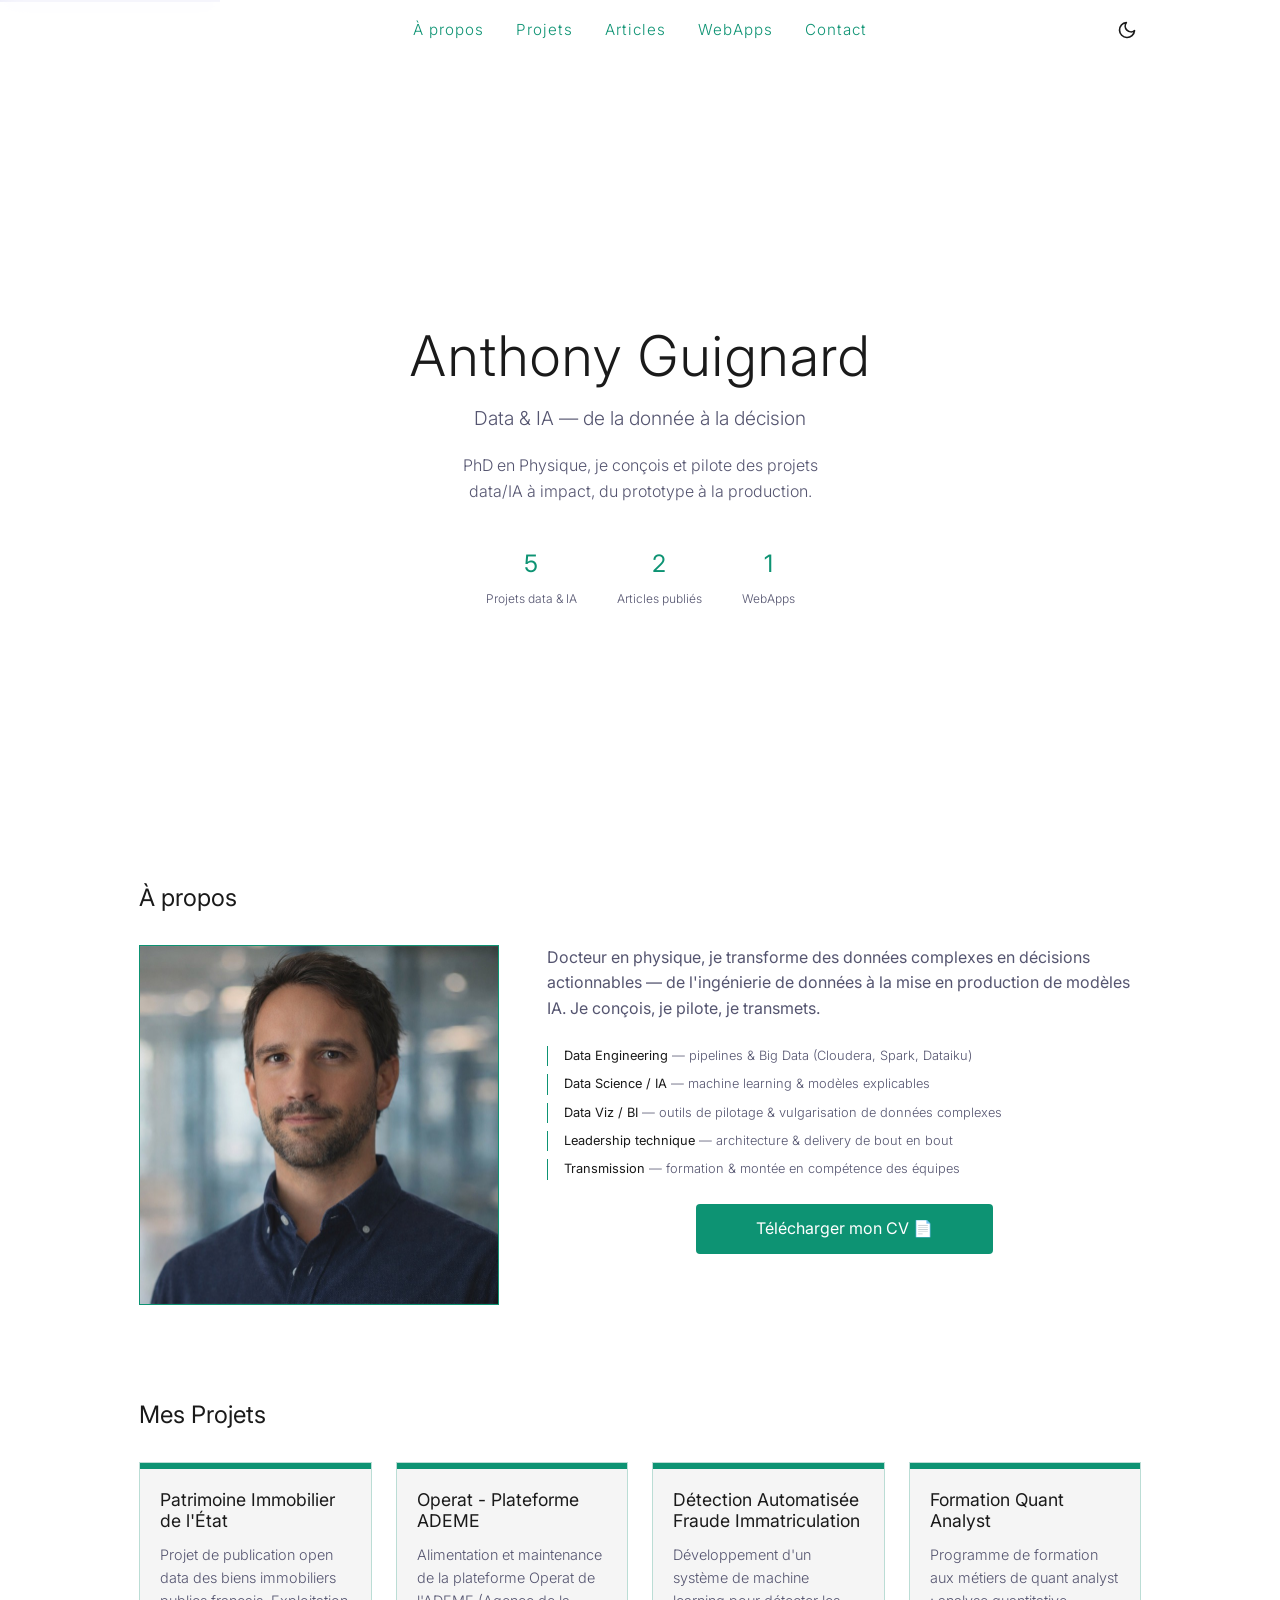
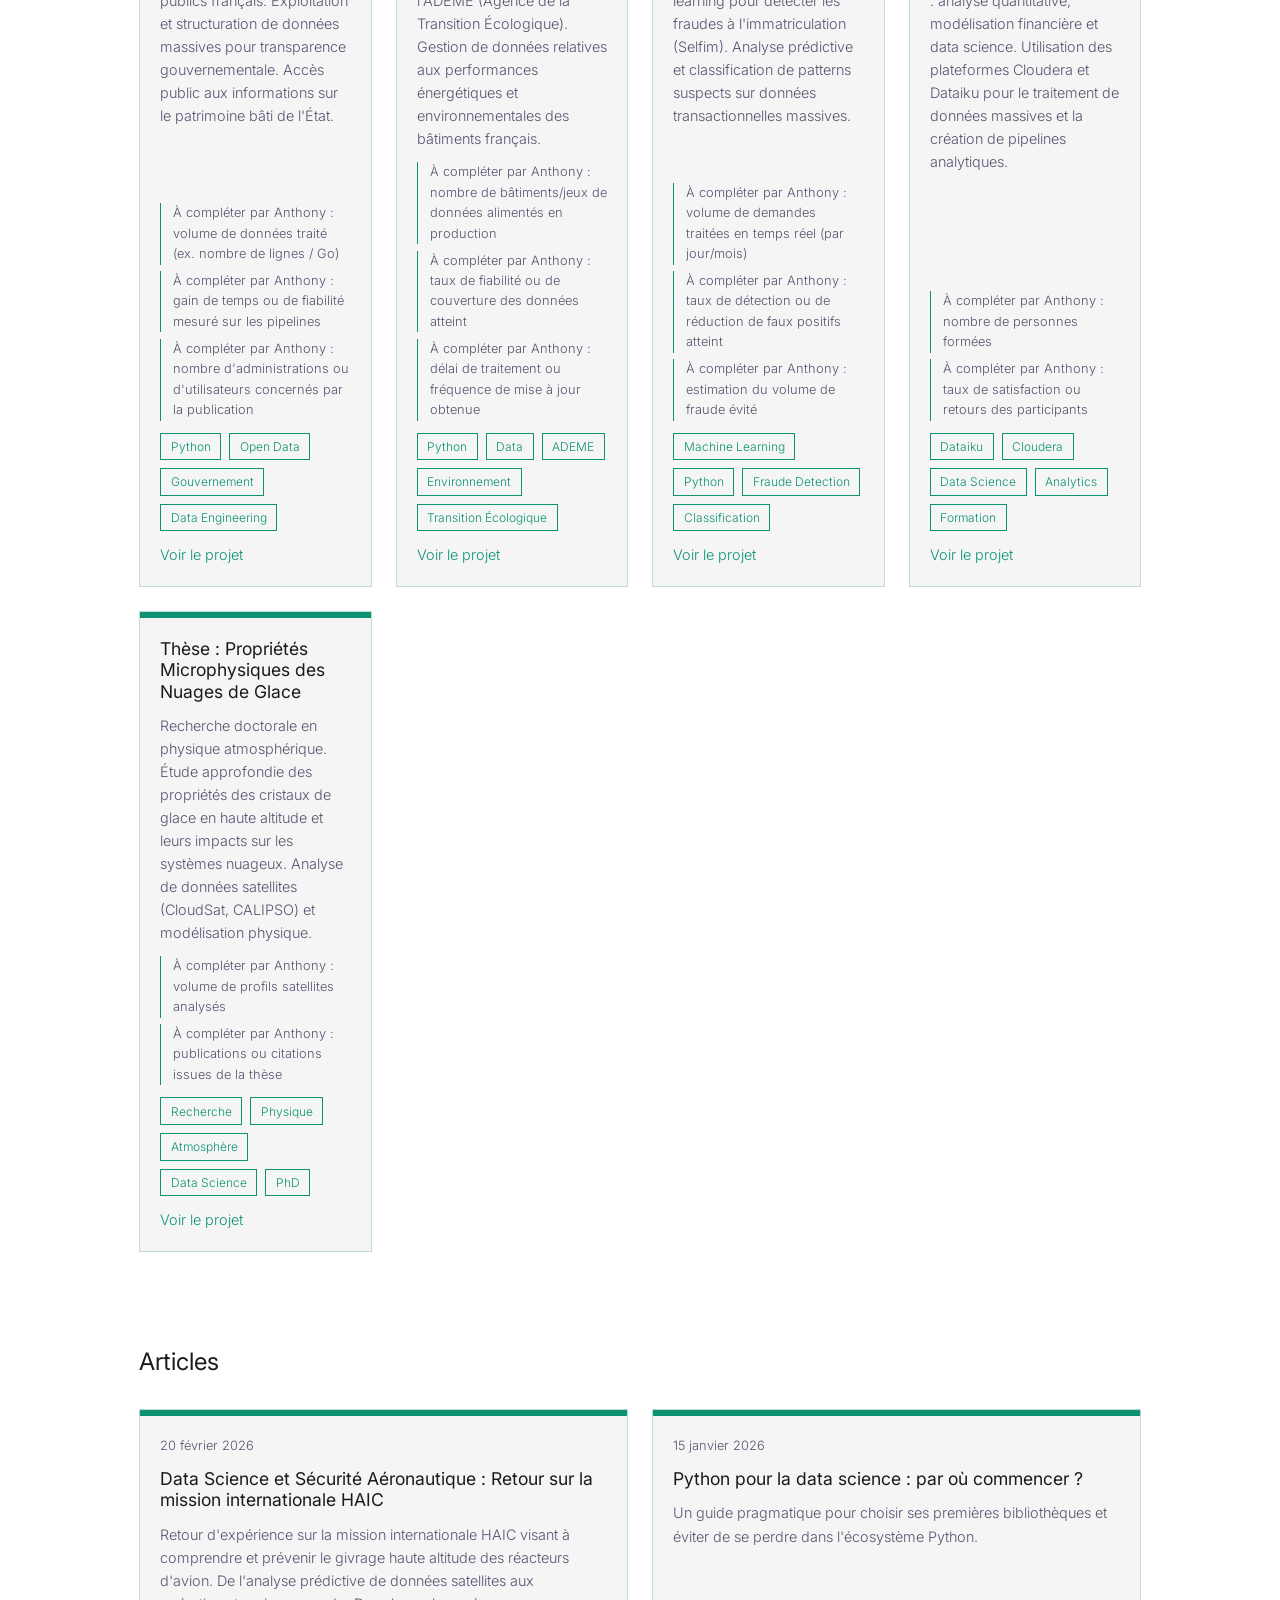
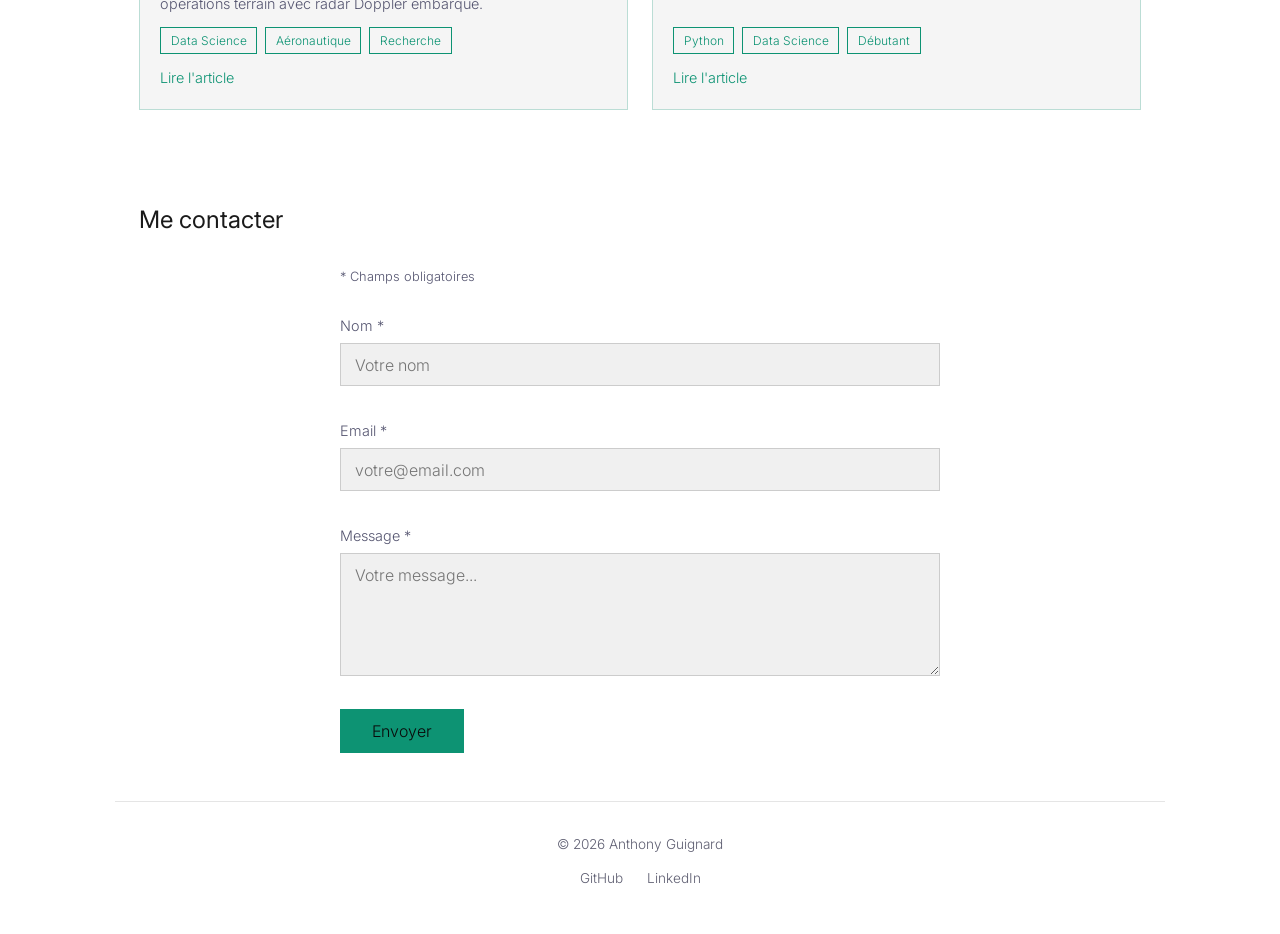
==== commit 2d981782: "Compresser les images du portfolio Les photos (photo_profil, photo_profil_bleu, a-train, HAIC_RASTA)" ====
--- a/index.html
+++ b/index.html
@@ -12,13 +12,31 @@
     <meta property="og:url" content="https://anthony-guignard.fr/">
     <meta property="og:title" content="Anthony Guignard — Responsable Data &amp; Tech Lead IA">
     <meta property="og:description" content="Portfolio d'Anthony Guignard, PhD en Physique, spécialiste data &amp; IA. Conception et pilotage de projets data à impact, du prototype à la production.">
-    <meta property="og:image" content="https://anthony-guignard.fr/assets/images/photo_profil_bleu.png">
+    <meta property="og:image" content="https://anthony-guignard.fr/assets/images/photo_profil_bleu.jpg">
 
     <!-- Twitter Card -->
     <meta name="twitter:card" content="summary_large_image">
     <meta name="twitter:title" content="Anthony Guignard — Responsable Data &amp; Tech Lead IA">
     <meta name="twitter:description" content="Portfolio d'Anthony Guignard, PhD en Physique, spécialiste data &amp; IA. Conception et pilotage de projets data à impact, du prototype à la production.">
-    <meta name="twitter:image" content="https://anthony-guignard.fr/assets/images/photo_profil_bleu.png">
+    <meta name="twitter:image" content="https://anthony-guignard.fr/assets/images/photo_profil_bleu.jpg">
+
+    <!-- Données structurées : relie le domaine à l'identité pour les moteurs de recherche -->
+    <script type="application/ld+json">
+    {
+        "@context": "https://schema.org",
+        "@type": "Person",
+        "name": "Anthony Guignard",
+        "url": "https://anthony-guignard.fr/",
+        "image": "https://anthony-guignard.fr/assets/images/photo_profil_bleu.jpg",
+        "jobTitle": "Responsable Data & Tech Lead IA",
+        "description": "PhD en Physique, spécialiste data & IA. Conception et pilotage de projets data à impact, du prototype à la production.",
+        "knowsLanguage": ["fr", "en"],
+        "sameAs": [
+            "https://github.com/AntonG7",
+            "https://www.linkedin.com/in/anthony-guignard-8b915888"
+        ]
+    }
+    </script>
 
     <script>
         (function(){
@@ -54,6 +72,11 @@
     <a href="#main-content" class="skip-link">Aller au contenu principal</a>
     <nav class="navbar" id="navbar" aria-label="Navigation principale">
         <div class="navbar__inner">
+            <button class="navbar__hamburger" id="hamburger" aria-label="Ouvrir le menu" aria-expanded="false" aria-controls="nav-links">
+                <span class="navbar__hamburger-line"></span>
+                <span class="navbar__hamburger-line"></span>
+                <span class="navbar__hamburger-line"></span>
+            </button>
             <ul class="navbar__links" id="nav-links">
                 <li><a href="#about" class="navbar__link">À propos</a></li>
                 <li><a href="#projects" class="navbar__link">Projets</a></li>
@@ -78,11 +101,6 @@
                         <path d="M21 12.79A9 9 0 1 1 11.21 3 7 7 0 0 0 21 12.79z"/>
                     </svg>
                 </button>
-                <button class="navbar__hamburger" id="hamburger" aria-label="Ouvrir le menu" aria-expanded="false">
-                    <span class="navbar__hamburger-line"></span>
-                    <span class="navbar__hamburger-line"></span>
-                    <span class="navbar__hamburger-line"></span>
-                </button>
             </div>
         </div>
     </nav>
@@ -113,7 +131,7 @@
         <h2 class="about__title">À propos</h2>
         <div class="about__body">
             <div class="about__photo">
-                <img src="assets/images/photo_profil_bleu.png" alt="Photo d'Anthony Guignard" class="about__photo-img" loading="lazy">
+                <img src="assets/images/photo_profil_bleu.jpg" alt="Photo d'Anthony Guignard" class="about__photo-img" loading="lazy">
             </div>
             <div class="about__content">
                 <p class="about__text">Docteur en physique, je transforme des données complexes en décisions actionnables — de l'ingénierie de données à la mise en production de modèles IA. Je conçois, je pilote, je transmets.</p>
--- a/css/style.css
+++ b/css/style.css
@@ -152,6 +152,14 @@
     right: 0;
     z-index: var(--z-navbar);
     padding: var(--space-lg) 0;
+}
+
+/* Le fond flouté est isolé dans un pseudo-élément : backdrop-filter sur .navbar
+   en ferait le référentiel de positionnement du menu mobile en position: fixed */
+.navbar::before {
+    content: '';
+    position: absolute;
+    inset: 0;
     background-color: var(--color-navbar-bg);
     backdrop-filter: blur(var(--blur));
     -webkit-backdrop-filter: blur(var(--blur));
@@ -159,9 +167,10 @@
 }
 
 .navbar__inner {
+    position: relative;
     display: flex;
     align-items: center;
-    justify-content: flex-end;
+    justify-content: space-between;
     max-width: var(--max-width);
     margin: 0 auto;
     padding: 0 var(--space-2xl);
@@ -232,23 +241,51 @@
 .navbar__links {
     display: none;
     position: fixed;
-    inset: 0;
+    top: var(--navbar-height);
+    left: 0;
+    width: 55%;
+    max-width: 240px;
+    max-height: calc(100vh - var(--navbar-height));
     background-color: var(--color-bg);
-    flex-direction: column;
-    align-items: center;
-    justify-content: center;
-    gap: var(--space-4xl);
+    border: var(--border-width) solid var(--color-accent-hover);
+    flex-direction: column;
+    align-items: flex-start;
+    justify-content: flex-start;
+    gap: var(--space-3xl);
+    padding: var(--space-2xl);
+    overflow-y: auto;
     z-index: var(--z-overlay);
+    box-shadow: 4px 4px 24px rgba(0, 0, 0, 0.35);
     transition: background-color var(--duration-theme);
 }
 
 .navbar__links.is-open {
     display: flex;
+}
+
+/* Titre du menu mobile — en pseudo-élément pour ne pas polluer le <ul> réutilisé en desktop */
+.navbar__links::before {
+    content: 'Sections';
+    align-self: stretch;
+    padding-bottom: var(--space-sm);
+    border-bottom: var(--border-width) solid var(--color-divider);
+    color: var(--color-text-secondary);
+    font-size: var(--font-sm);
+    letter-spacing: 2px;
+    text-transform: uppercase;
+}
+
+.navbar__links li {
+    list-style: disc inside;
+}
+
+.navbar__links li::marker {
+    color: var(--color-accent);
 }
 
 .navbar__link {
     color: var(--color-accent);
-    font-size: var(--font-3xl);
+    font-size: var(--font-2xl);
     font-weight: var(--weight-light);
     letter-spacing: 1px;
     transition: color var(--duration-hover);
@@ -1137,6 +1174,13 @@
         position: static;
         background: none;
         flex-direction: row;
+        align-items: center;
+        width: auto;
+        max-width: none;
+        max-height: none;
+        padding: 0;
+        border: none;
+        box-shadow: none;
         gap: var(--space-3xl);
         z-index: auto;
         transition: none;
@@ -1144,6 +1188,14 @@
         justify-self: center;
     }
 
+    .navbar__links::before {
+        display: none;
+    }
+
+    .navbar__links li {
+        list-style: none;
+    }
+
     .navbar__controls {
         grid-column: 3;
         justify-self: end;
--- a/css/style.css
+++ b/css/style.css
@@ -152,6 +152,14 @@
     right: 0;
     z-index: var(--z-navbar);
     padding: var(--space-lg) 0;
+}
+
+/* Le fond flouté est isolé dans un pseudo-élément : backdrop-filter sur .navbar
+   en ferait le référentiel de positionnement du menu mobile en position: fixed */
+.navbar::before {
+    content: '';
+    position: absolute;
+    inset: 0;
     background-color: var(--color-navbar-bg);
     backdrop-filter: blur(var(--blur));
     -webkit-backdrop-filter: blur(var(--blur));
@@ -159,9 +167,10 @@
 }
 
 .navbar__inner {
+    position: relative;
     display: flex;
     align-items: center;
-    justify-content: flex-end;
+    justify-content: space-between;
     max-width: var(--max-width);
     margin: 0 auto;
     padding: 0 var(--space-2xl);
@@ -232,23 +241,51 @@
 .navbar__links {
     display: none;
     position: fixed;
-    inset: 0;
+    top: var(--navbar-height);
+    left: 0;
+    width: 55%;
+    max-width: 240px;
+    max-height: calc(100vh - var(--navbar-height));
     background-color: var(--color-bg);
-    flex-direction: column;
-    align-items: center;
-    justify-content: center;
-    gap: var(--space-4xl);
+    border: var(--border-width) solid var(--color-accent-hover);
+    flex-direction: column;
+    align-items: flex-start;
+    justify-content: flex-start;
+    gap: var(--space-3xl);
+    padding: var(--space-2xl);
+    overflow-y: auto;
     z-index: var(--z-overlay);
+    box-shadow: 4px 4px 24px rgba(0, 0, 0, 0.35);
     transition: background-color var(--duration-theme);
 }
 
 .navbar__links.is-open {
     display: flex;
+}
+
+/* Titre du menu mobile — en pseudo-élément pour ne pas polluer le <ul> réutilisé en desktop */
+.navbar__links::before {
+    content: 'Sections';
+    align-self: stretch;
+    padding-bottom: var(--space-sm);
+    border-bottom: var(--border-width) solid var(--color-divider);
+    color: var(--color-text-secondary);
+    font-size: var(--font-sm);
+    letter-spacing: 2px;
+    text-transform: uppercase;
+}
+
+.navbar__links li {
+    list-style: disc inside;
+}
+
+.navbar__links li::marker {
+    color: var(--color-accent);
 }
 
 .navbar__link {
     color: var(--color-accent);
-    font-size: var(--font-3xl);
+    font-size: var(--font-2xl);
     font-weight: var(--weight-light);
     letter-spacing: 1px;
     transition: color var(--duration-hover);
@@ -1137,6 +1174,13 @@
         position: static;
         background: none;
         flex-direction: row;
+        align-items: center;
+        width: auto;
+        max-width: none;
+        max-height: none;
+        padding: 0;
+        border: none;
+        box-shadow: none;
         gap: var(--space-3xl);
         z-index: auto;
         transition: none;
@@ -1144,6 +1188,14 @@
         justify-self: center;
     }
 
+    .navbar__links::before {
+        display: none;
+    }
+
+    .navbar__links li {
+        list-style: none;
+    }
+
     .navbar__controls {
         grid-column: 3;
         justify-self: end;
